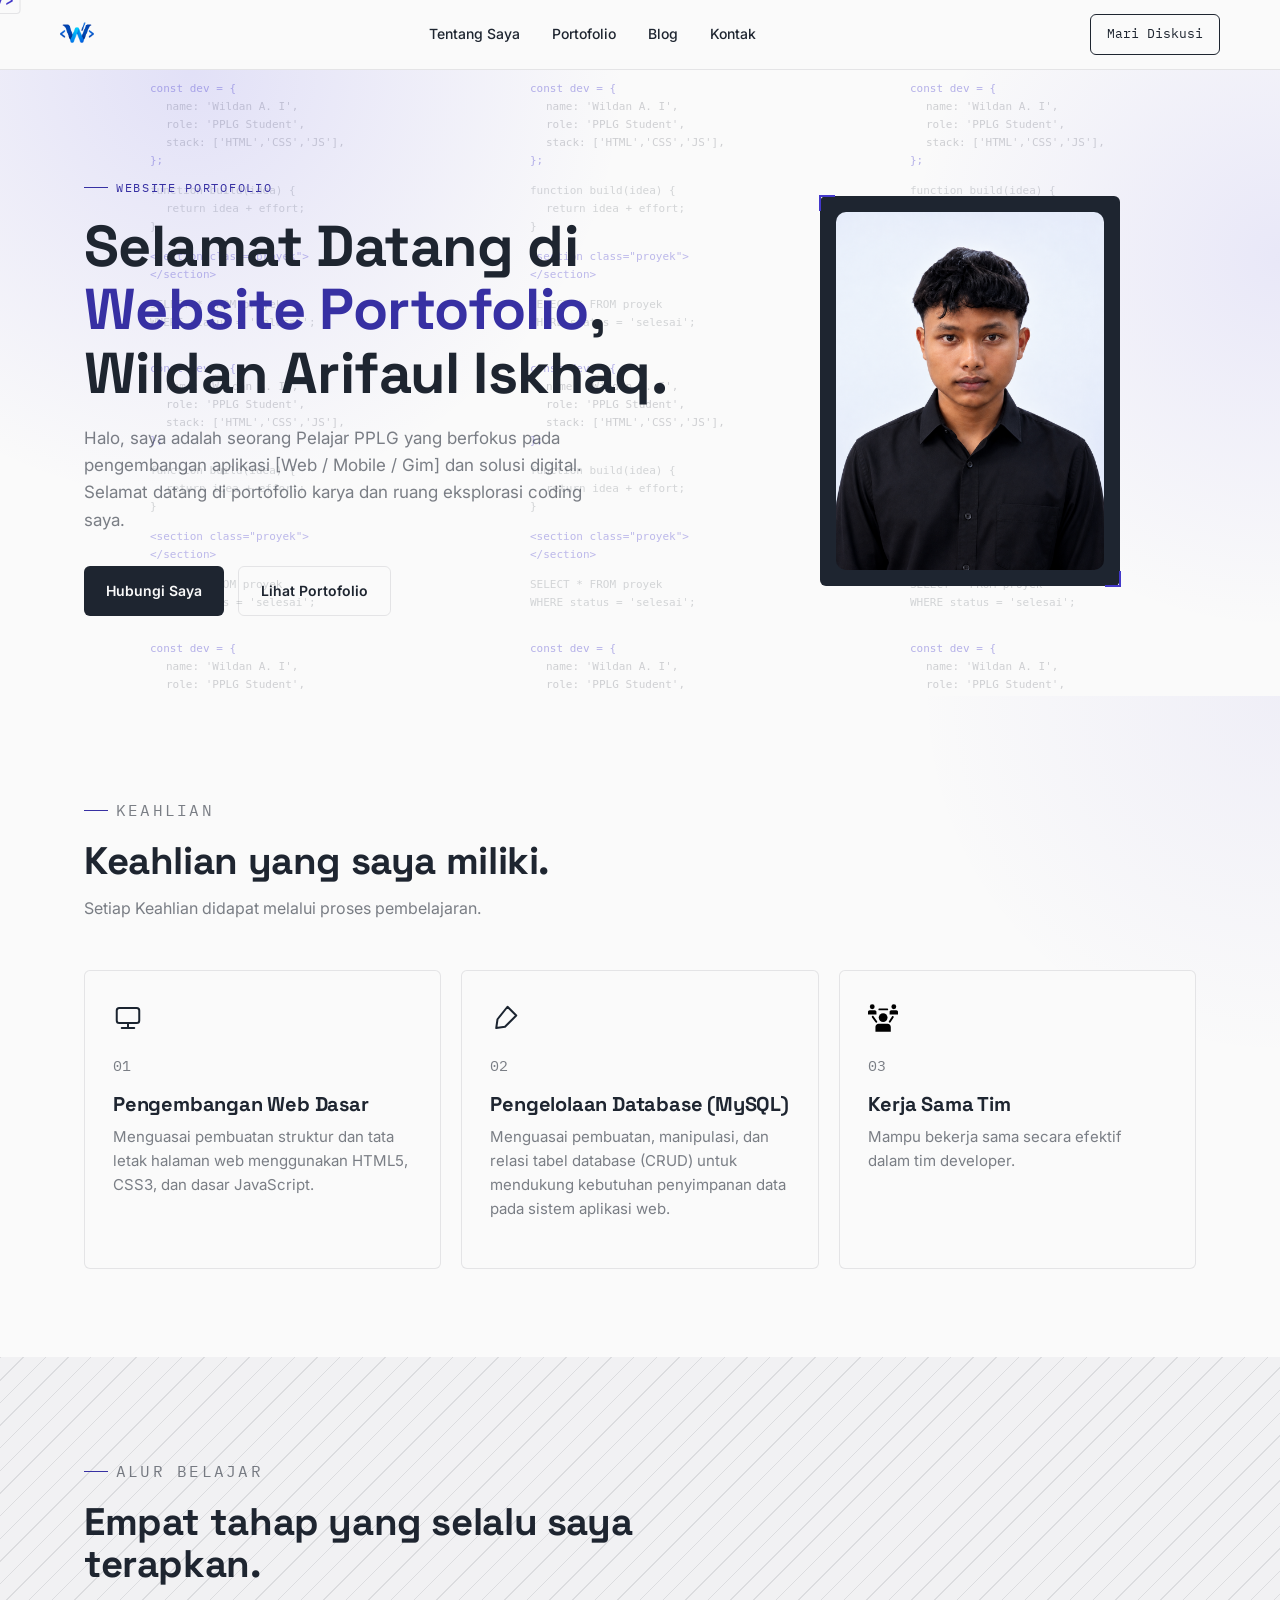
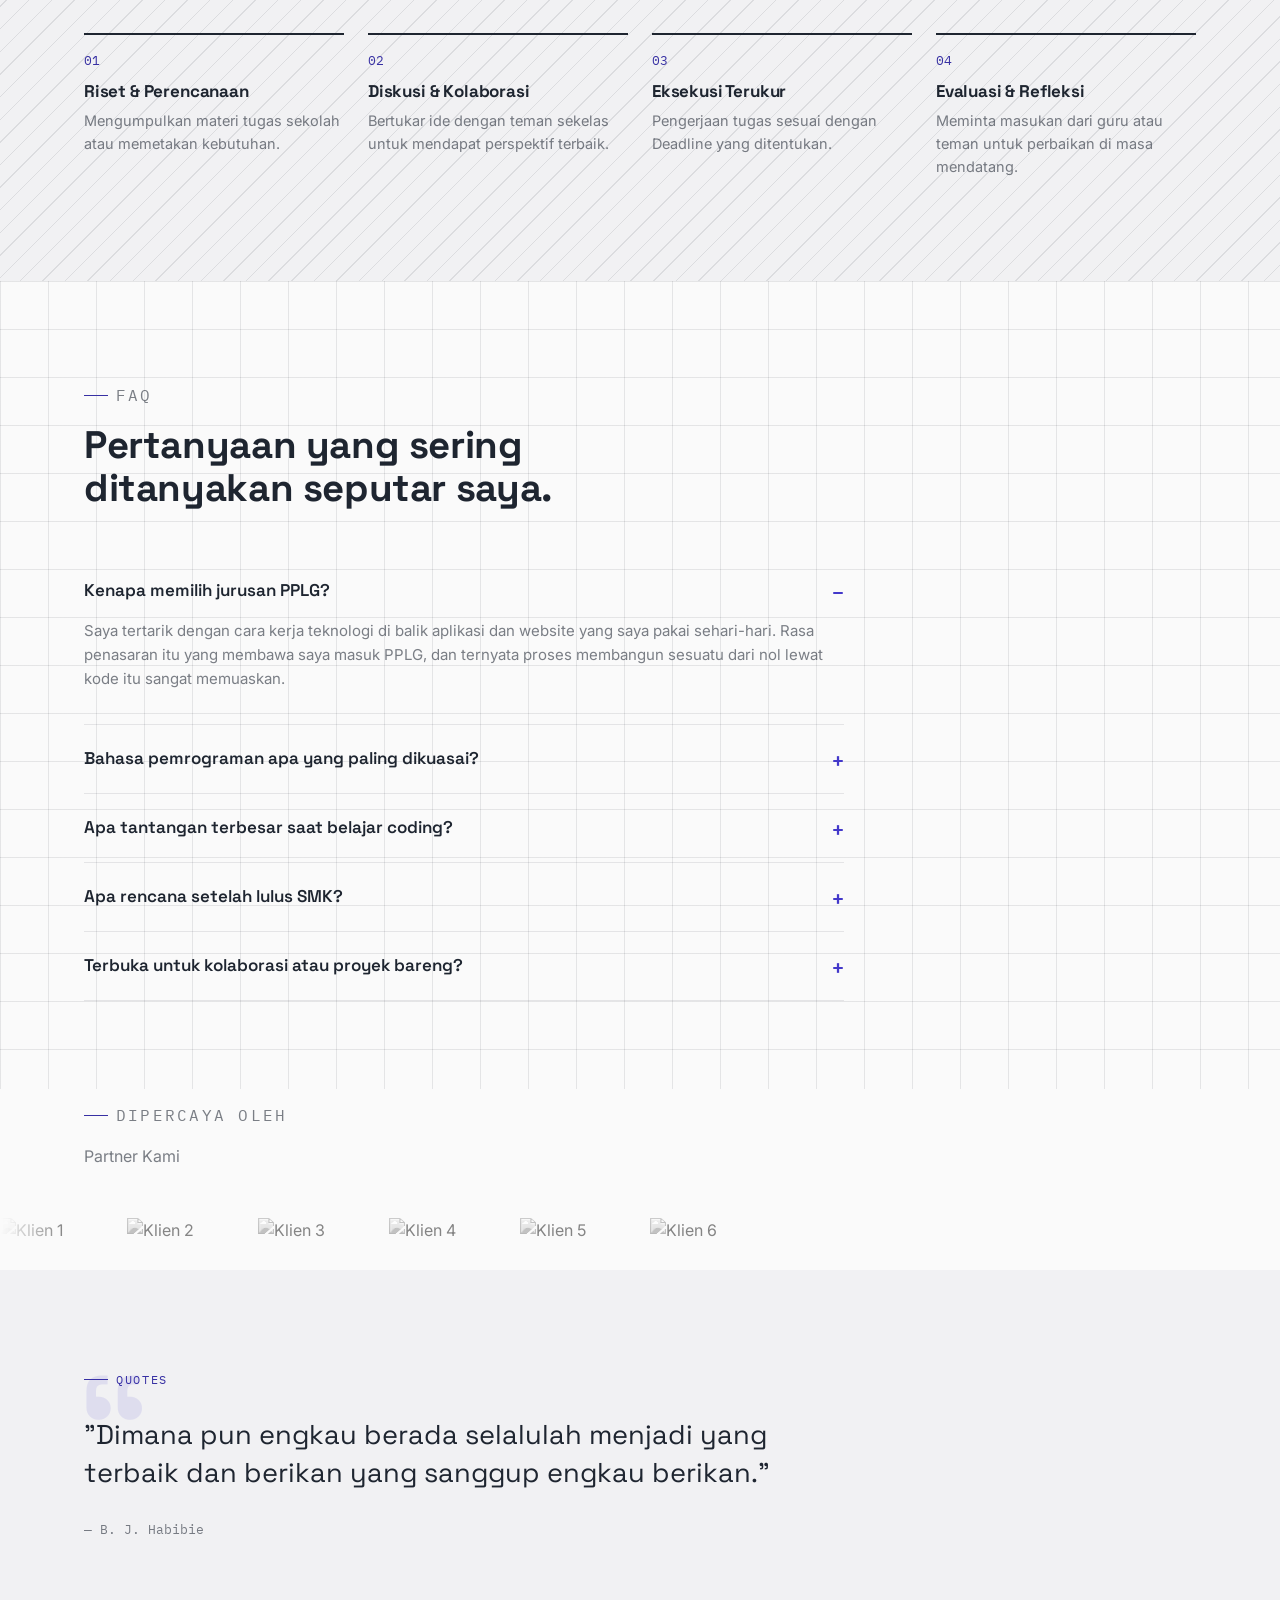
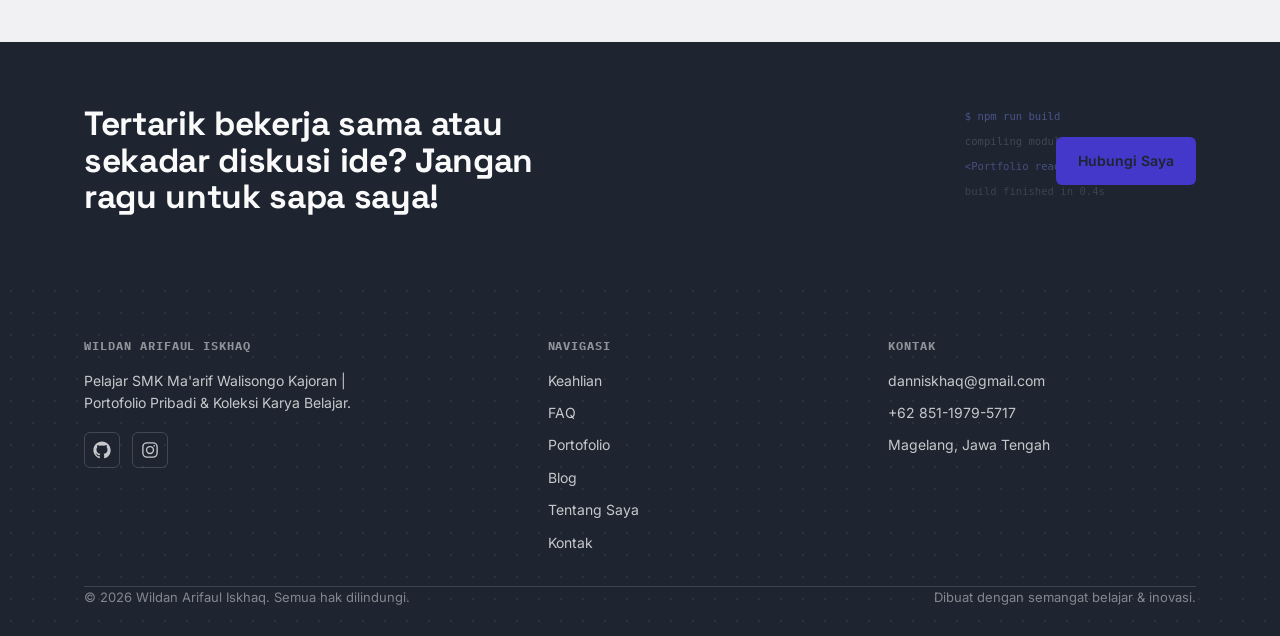
==== index.html @ b1590931 "Update index.html" ====
<!DOCTYPE html>
<html lang="id">
<head>
  <meta charset="UTF-8" />
  <meta name="viewport" content="width=device-width, initial-scale=1.0" />
  <title>Wildan Arifaul Iskhaq — Website Portofolio</title>
  <meta name="description" content="Website Portofolio, ruang eksplorasi proyek dan coding." />
  <link rel="icon" href="images/Logo Web Portofolio.png" />
  <link rel="preconnect" href="https://fonts.googleapis.com" />
  <link href="https://fonts.googleapis.com/css2?family=Space+Grotesk:wght@500;600;700&family=Inter:wght@400;500;600&family=IBM+Plex+Mono:wght@500&display=swap" rel="stylesheet" />
  <link rel="stylesheet" href="css/style.css" />
</head>
<body data-theme="modern">

  <header class="bkm-header">
    <div class="bkm-container bkm-nav" id="bkm-nav">
      <a href="index.html" class="bkm-logo">
        <img src="images/Logo Web Portofolio.png" alt="Web Portofolio" />
      </a>
      <nav class="bkm-nav-links">
        <!-- <a href="index.html#keahlian">Keahlian</a> -->
        <!-- <a href="index.html#proyek">Proyek</a> -->
        <a href="about.html">Tentang Saya</a>
        <a href="porto.html">Portofolio</a>
        <a href="blog.html">Blog</a>
        <a href="contact.html">Kontak</a>
      </nav>
      <a href="contact.html" class="bkm-nav-cta">Mari Diskusi</a>
      <button class="bkm-nav-toggle" id="bkm-nav-toggle" aria-label="Buka menu" aria-expanded="false">
        <span></span><span></span><span></span>
      </button>
    </div>
  </header>

  <main>
    <!-- HERO -->
    <section class="bkm-hero bkm-blueprint-bg">
      <div class="bkm-container bkm-hero-grid">
        <div>
          <p class="bkm-eyebrow">Website Portofolio</p>
          <h1>Selamat Datang di <em>Website Portofolio</em>, Wildan Arifaul Iskhaq.</h1>
          <p class="bkm-lede">Halo, saya adalah seorang Pelajar PPLG yang berfokus pada pengembangan aplikasi [Web / Mobile / Gim] dan solusi digital. Selamat datang di portofolio karya dan ruang eksplorasi coding saya.</p>
          <div class="bkm-hero-actions">
            <a href="index.html#kontak" class="bkm-btn bkm-btn-primary">Hubungi Saya</a>
            <a href="porto.html#portofolio" class="bkm-btn bkm-btn-ghost">Lihat Portofolio</a>
          </div>
        </div>
        <div class="bkm-hero-panel bkm-tick">
          <img src="images/foto-profil.png" alt="Wildan Arifaul Iskhaq" class="bkm-profile-photo" />
        </div>
      </div>
    </section>

    <!-- KEAHLIAN -->
    <section class="bkm-section" id="keahlian">
      <div class="bkm-container">
        <div class="bkm-section-head">
          <p class="bkm-eyebrow">Keahlian</p>
          <h2>Keahlian yang saya miliki.</h2>
          <p>Setiap Keahlian didapat melalui proses pembelajaran.</p>
        </div>
        <div class="bkm-grid-3">
          <div class="bkm-card">
            <svg viewBox="0 0 24 24" fill="none" stroke="#1b2430" stroke-width="1.6"><rect x="3" y="4" width="18" height="12" rx="2" stroke-linecap="round" stroke-linejoin="round" /><path d="M7 20h10M12 16v4" stroke-linecap="round" stroke-linejoin="round" /></svg>
            <p class="bkm-card-num">01</p>
            <h3>Pengembangan Web Dasar</h3>
            <p>Menguasai pembuatan struktur dan tata letak halaman web menggunakan HTML5, CSS3, dan dasar JavaScript.</p>
          </div>
          <div class="bkm-card">
            <svg viewBox="0 0 24 24" fill="none" stroke="#1b2430" stroke-width="1.6"><path d="M14 3l7 7-9 9-7 1 1-7 8-10z" stroke-linecap="round" stroke-linejoin="round"/></svg>
            <p class="bkm-card-num">02</p>
            <h3>Pengelolaan Database (MySQL)</h3>
            <p>Menguasai pembuatan, manipulasi, dan relasi tabel database (CRUD) untuk mendukung kebutuhan penyimpanan data pada sistem aplikasi web.</p>
          </div>
          <div class="bkm-card">
            <svg version="1.1" id="Capa_1" xmlns="http://www.w3.org/2000/svg" xmlns:xlink="http://www.w3.org/1999/xlink" x="0px" y="0px"width="31.95px" height="31.951px" viewBox="0 0 31.95 31.951" style="enable-background:new 0 0 31.95 31.951;"
	 xml:space="preserve">
<g>
	<g>
		<path d="M21.009,22.119h-9.782c-1.809,0-3.3,1.502-3.3,3.312v5.1h16.339v-5.1C24.268,23.621,22.816,22.119,21.009,22.119z"/>
		<circle cx="16.117" cy="15.565" r="4.696"/>
		<path d="M8.997,9.43c0-0.997-0.803-1.803-1.798-1.803h-5.38C0.824,7.627,0,8.434,0,9.43v2.817h8.997V9.43z"/>
		<circle cx="4.509" cy="4.002" r="2.583"/>
		<path d="M30.177,7.627h-5.38c-0.995,0-1.795,0.806-1.795,1.803v2.817h8.948V9.431C31.95,8.434,31.172,7.627,30.177,7.627z"/>
		<circle cx="27.486" cy="4.002" r="2.583"/>
		<path d="M12.138,7.822h8.266c0.57,0,1.033-0.45,1.033-1.021c0-0.571-0.463-1.022-1.033-1.022h-8.266
			c-0.571,0-1.033,0.451-1.033,1.022C11.105,7.371,11.567,7.822,12.138,7.822z"/>
		<path d="M8.838,20.958c0.21,0,0.422-0.062,0.606-0.195c0.462-0.336,0.564-0.981,0.23-1.442l-3.77-5.205
			c-0.336-0.464-0.981-0.566-1.443-0.231c-0.463,0.335-0.565,0.981-0.23,1.443L8,20.534C8.203,20.812,8.519,20.958,8.838,20.958z"/>
		<path d="M26.945,13.982c-0.48-0.31-1.118-0.168-1.426,0.312l-3.252,5.075c-0.31,0.479-0.168,1.119,0.312,1.429
			c0.172,0.108,0.364,0.161,0.558,0.161c0.34,0,0.674-0.166,0.87-0.476l3.251-5.073C27.566,14.931,27.426,14.291,26.945,13.982z"/>
	</g>
</g>
</svg>
            <p class="bkm-card-num">03</p>
            <h3>Kerja Sama Tim</h3>
            <p>Mampu bekerja sama secara efektif dalam tim developer.</p>
          </div>
        </div>
      </div>
    </section>

    <!-- ALUR BELAJAR -->
    <section class="bkm-section bkm-section-alt" id="proses">
      <div class="bkm-container">
        <div class="bkm-section-head">
          <p class="bkm-eyebrow">Alur Belajar</p>
          <h2>Empat tahap yang selalu saya terapkan.</h2>
        </div>
        <div class="bkm-timeline">
          <div class="bkm-step">
            <h3>Riset &amp; Perencanaan</h3>
            <p>Mengumpulkan materi tugas sekolah atau memetakan kebutuhan.</p>
          </div>
          <div class="bkm-step">
            <h3>Diskusi &amp; Kolaborasi</h3>
            <p>Bertukar ide dengan teman sekelas untuk mendapat perspektif terbaik.</p>
          </div>
          <div class="bkm-step">
            <h3>Eksekusi Terukur</h3>
            <p>Pengerjaan tugas sesuai dengan Deadline yang ditentukan.</p>
          </div>
          <div class="bkm-step">
            <h3>Evaluasi &amp; Refleksi </h3>
            <p>Meminta masukan dari guru atau teman untuk perbaikan di masa mendatang.</p>
          </div>
        </div>
      </div>
    </section>

   <!-- FAQ -->
    <section class="bkm-section" id="faq">
      <div class="bkm-container">
        <div class="bkm-section-head">
          <p class="bkm-eyebrow">FAQ</p>
          <h2>Pertanyaan yang sering ditanyakan seputar saya.</h2>
        </div>
        <div class="bkm-faq-list">
          <details class="bkm-faq-item" open>
            <summary>Kenapa memilih jurusan PPLG?</summary>
            <p>Saya tertarik dengan cara kerja teknologi di balik aplikasi dan website yang saya pakai sehari-hari. Rasa penasaran itu yang membawa saya masuk PPLG, dan ternyata proses membangun sesuatu dari nol lewat kode itu sangat memuaskan.</p>
          </details>
          <details class="bkm-faq-item">
            <summary>Bahasa pemrograman apa yang paling dikuasai?</summary>
            <p>Saat ini saya paling nyaman dengan HTML, CSS, dan JavaScript untuk membangun tampilan web, serta PHP dan MySQL untuk mengelola data di sisi server.</p>
          </details>
          <details class="bkm-faq-item">
            <summary>Apa tantangan terbesar saat belajar coding?</summary>
            <p>Menghadapi error yang tidak jelas penyebabnya. Tapi dari situ saya belajar untuk membaca pesan error dengan teliti dan terbiasa mencari solusi selangkah demi selangkah, bukan langsung menyerah.</p>
          </details>
          <details class="bkm-faq-item">
            <summary>Apa rencana setelah lulus SMK?</summary>
            <p>Saya ingin terus memperdalam Web Development, baik lewat kuliah maupun pengalaman kerja langsung di industri, sambil tetap membuka diri untuk belajar hal baru seperti mobile development.</p>
          </details>
          <details class="bkm-faq-item">
            <summary>Terbuka untuk kolaborasi atau proyek bareng?</summary>
            <p>Tentu! Saya senang diajak diskusi seputar proyek sekolah, ide aplikasi sederhana, atau sekadar bertukar pengalaman belajar coding. Silakan hubungi saya lewat halaman Kontak.</p>
          </details>
        </div>
      </div>
    </section>
 
    <!-- KLIEN / MITRA -->
    <section class="bkm-clients" id="klien">
      <div class="bkm-container">
        <div class="bkm-section-head">
          <p class="bkm-eyebrow">Dipercaya Oleh</p>
      <p class="bkm-clients-title">Partner Kami</p>
        </div>
      </div>
      <div class="bkm-marquee">
        <div class="bkm-marquee-track">
          <div class="bkm-marquee-item"><img src="images/klien-1.png" alt="Klien 1" /></div>
          <div class="bkm-marquee-item"><img src="images/klien-2.png" alt="Klien 2" /></div>
          <div class="bkm-marquee-item"><img src="images/klien-3.png" alt="Klien 3" /></div>
          <div class="bkm-marquee-item"><img src="images/klien-4.png" alt="Klien 4" /></div>
          <div class="bkm-marquee-item"><img src="images/klien-5.png" alt="Klien 5" /></div>
          <div class="bkm-marquee-item"><img src="images/klien-6.png" alt="Klien 6" /></div>
          <!-- Duplikat untuk efek scroll tanpa putus -->
          <div class="bkm-marquee-item" aria-hidden="true"><img src="images/klien-1.png" alt="" /></div>
          <div class="bkm-marquee-item" aria-hidden="true"><img src="images/klien-2.png" alt="" /></div>
          <div class="bkm-marquee-item" aria-hidden="true"><img src="images/klien-3.png" alt="" /></div>
          <div class="bkm-marquee-item" aria-hidden="true"><img src="images/klien-4.png" alt="" /></div>
          <div class="bkm-marquee-item" aria-hidden="true"><img src="images/klien-5.png" alt="" /></div>
          <div class="bkm-marquee-item" aria-hidden="true"><img src="images/klien-6.png" alt="" /></div>
        </div>
      </div>
    </section>

    <!-- QUOTES -->
    <section class="bkm-section bkm-section-alt">
      <div class="bkm-container">
        <p class="bkm-eyebrow">Quotes</p>
        <p class="bkm-quote">"Dimana pun engkau berada selalulah menjadi yang terbaik dan berikan yang sanggup engkau berikan."</p>
        <p class="bkm-quote-attr">— B. J. Habibie</p>
      </div>
    </section>

    <!-- CTA -->
    <section class="bkm-cta-band" id="kontak">
      <div class="bkm-container bkm-cta-band-inner">
        <h2>Tertarik bekerja sama atau sekadar diskusi ide? Jangan ragu untuk sapa saya!</h2>
        <a href="contact.html" class="bkm-btn bkm-btn-primary">Hubungi Saya</a>
      </div>
    </section>
  </main>

  <footer class="bkm-footer">
    <div class="bkm-container">
      <div class="bkm-footer-grid">
        <div>
          <h4>Wildan Arifaul Iskhaq</h4>
          <p style="max-width:32ch;font-size:14px;">Pelajar SMK Ma'arif Walisongo Kajoran | Portofolio Pribadi & Koleksi Karya Belajar.</p>
			          <div class="bkm-social-links">
            <a href="https://github.com/danniskhaq-ui" class="bkm-social-icon" aria-label="GitHub" target="_blank" rel="noopener noreferrer">
              <svg viewBox="0 0 24 24" fill="currentColor" aria-hidden="true">
                <path d="M12 .5C5.73.5.5 5.73.5 12c0 5.08 3.29 9.39 7.86 10.91.57.1.78-.25.78-.55 0-.27-.01-1.17-.02-2.12-3.2.7-3.88-1.36-3.88-1.36-.52-1.33-1.28-1.68-1.28-1.68-1.04-.71.08-.7.08-.7 1.15.08 1.76 1.18 1.76 1.18 1.03 1.76 2.69 1.25 3.34.96.1-.75.4-1.25.73-1.54-2.56-.29-5.25-1.28-5.25-5.7 0-1.26.45-2.29 1.18-3.1-.12-.29-.51-1.46.11-3.05 0 0 .97-.31 3.18 1.18a11.06 11.06 0 0 1 5.79 0c2.2-1.49 3.17-1.18 3.17-1.18.63 1.59.24 2.76.12 3.05.74.81 1.18 1.84 1.18 3.1 0 4.43-2.7 5.4-5.27 5.69.41.36.78 1.06.78 2.14 0 1.55-.01 2.79-.01 3.17 0 .3.2.66.79.55A10.51 10.51 0 0 0 23.5 12C23.5 5.73 18.27.5 12 .5Z"/>
              </svg>
            </a>
            <a href="#" class="bkm-social-icon" aria-label="Instagram" target="_blank" rel="noopener noreferrer">
              <svg viewBox="0 0 24 24" fill="none" stroke="currentColor" stroke-width="1.8" aria-hidden="true">
                <rect x="2.5" y="2.5" width="19" height="19" rx="5.5"/>
                <circle cx="12" cy="12" r="4.6"/>
                <circle cx="17.6" cy="6.4" r="1.1" fill="currentColor" stroke="none"/>
              </svg>
            </a>
          </div>
        </div>
        <div>
          <h4>Navigasi</h4>
          <ul>
           <li><a href="index.html#keahlian">Keahlian</a></li>
            <li><a href="index.html#faq">FAQ</a></li>
            <li><a href="porto.html">Portofolio</a></li>
            <li><a href="blog.html">Blog</a></li>
            <li><a href="about.html">Tentang Saya</a></li>
            <li><a href="contact.html">Kontak</a></li>
          </ul>
        </div>
        <div>
          <h4>Kontak</h4>
          <ul>
            <li>danniskhaq@gmail.com</li>
            <li>+62 851-1979-5717</li>
            <li>Magelang, Jawa Tengah</li>
          </ul>
        </div>
      </div>
      <div class="bkm-container bkm-footer-bottom" style="padding:0;">
        <span>&copy; 2026 Wildan Arifaul Iskhaq. Semua hak dilindungi.</span>
        <span>Dibuat dengan semangat belajar & inovasi.</span>
      </div>
    </div>
  </footer>

  <script src="js/cursor.js"></script>
  <script src="js/script.js"></script>
</body>
</html>
---- css/style.css ----
/* ==========================================================================
   WEBSITE PORTOFOLIO
   Design tokens
   ========================================================================== */
:root {
  --bkm-navy: #1e2530;
  --bkm-navy-soft: #343b47;
  --bkm-paper: #fafafa;
  --bkm-paper-dim: #f1f1f3;
  --bkm-steel: #64748b;
  --bkm-orange: #4338ca;
  --bkm-orange-dim: #3730a3;
  --bkm-line: rgba(30, 37, 48, 0.10);
  --bkm-ink-soft: rgba(30, 37, 48, 0.58);

  --bkm-font-display: "Space Grotesk", "Arial Narrow", sans-serif;
  --bkm-font-body: "Inter", system-ui, -apple-system, "Segoe UI", sans-serif;
  --bkm-font-mono: "IBM Plex Mono", "Courier New", monospace;

  --bkm-radius: 6px;
  --bkm-container: 1160px;
}

* { box-sizing: border-box; }

html { scroll-behavior: smooth; }

body {
  margin: 0;
  font-family: var(--bkm-font-body);
  color: var(--bkm-navy);
  background: var(--bkm-paper);
  line-height: 1.6;
  -webkit-font-smoothing: antialiased;
}

img { max-width: 100%; display: block; }

a { color: inherit; text-decoration: none; }

h1, h2, h3 {
  font-family: var(--bkm-font-display);
  line-height: 1.1;
  margin: 0;
  letter-spacing: -0.01em;
}

.bkm-container {
  width: 100%;
  max-width: var(--bkm-container);
  margin: 0 auto;
  padding: 0 24px;
}

/* Soft radial glow + faint code-snippet texture backdrop, used behind the hero */
.bkm-blueprint-bg {
  background-image:
    radial-gradient(700px circle at 15% 0%, rgba(79, 70, 229, 0.14), transparent 62%),
    radial-gradient(600px circle at 100% 30%, rgba(79, 70, 229, 0.10), transparent 62%),
    url("data:image/svg+xml,%3Csvg%20xmlns%3D%27http%3A//www.w3.org/2000/svg%27%20width%3D%27380%27%20height%3D%27280%27%3E%20%3Ctext%20x%3D%2710%27%20y%3D%2722%27%20font-family%3D%27monospace%27%20font-size%3D%2711%27%20fill%3D%27rgba%2867%2C56%2C202%2C0.38%29%27%3Econst%20dev%20%3D%20%7B%3C/text%3E%20%3Ctext%20x%3D%2726%27%20y%3D%2740%27%20font-family%3D%27monospace%27%20font-size%3D%2711%27%20fill%3D%27rgba%2830%2C37%2C48%2C0.2%29%27%3Ename%3A%20%27Wildan%20A.%20I%27%2C%3C/text%3E%20%3Ctext%20x%3D%2726%27%20y%3D%2758%27%20font-family%3D%27monospace%27%20font-size%3D%2711%27%20fill%3D%27rgba%2830%2C37%2C48%2C0.2%29%27%3Erole%3A%20%27PPLG%20Student%27%2C%3C/text%3E%20%3Ctext%20x%3D%2726%27%20y%3D%2776%27%20font-family%3D%27monospace%27%20font-size%3D%2711%27%20fill%3D%27rgba%2830%2C37%2C48%2C0.2%29%27%3Estack%3A%20%5B%27HTML%27%2C%27CSS%27%2C%27JS%27%5D%2C%3C/text%3E%20%3Ctext%20x%3D%2710%27%20y%3D%2794%27%20font-family%3D%27monospace%27%20font-size%3D%2711%27%20fill%3D%27rgba%2867%2C56%2C202%2C0.38%29%27%3E%7D%3B%3C/text%3E%20%3Ctext%20x%3D%2710%27%20y%3D%27124%27%20font-family%3D%27monospace%27%20font-size%3D%2711%27%20fill%3D%27rgba%2830%2C37%2C48%2C0.18%29%27%3Efunction%20build%28idea%29%20%7B%3C/text%3E%20%3Ctext%20x%3D%2726%27%20y%3D%27142%27%20font-family%3D%27monospace%27%20font-size%3D%2711%27%20fill%3D%27rgba%2830%2C37%2C48%2C0.18%29%27%3Ereturn%20idea%20%2B%20effort%3B%3C/text%3E%20%3Ctext%20x%3D%2710%27%20y%3D%27160%27%20font-family%3D%27monospace%27%20font-size%3D%2711%27%20fill%3D%27rgba%2830%2C37%2C48%2C0.18%29%27%3E%7D%3C/text%3E%20%3Ctext%20x%3D%2710%27%20y%3D%27190%27%20font-family%3D%27monospace%27%20font-size%3D%2711%27%20fill%3D%27rgba%2867%2C56%2C202%2C0.34%29%27%3E%26lt%3Bsection%20class%3D%22proyek%22%26gt%3B%3C/text%3E%20%3Ctext%20x%3D%2710%27%20y%3D%27208%27%20font-family%3D%27monospace%27%20font-size%3D%2711%27%20fill%3D%27rgba%2867%2C56%2C202%2C0.34%29%27%3E%26lt%3B/section%26gt%3B%3C/text%3E%20%3Ctext%20x%3D%2710%27%20y%3D%27238%27%20font-family%3D%27monospace%27%20font-size%3D%2711%27%20fill%3D%27rgba%2830%2C37%2C48%2C0.18%29%27%3ESELECT%20%2A%20FROM%20proyek%3C/text%3E%20%3Ctext%20x%3D%2710%27%20y%3D%27256%27%20font-family%3D%27monospace%27%20font-size%3D%2711%27%20fill%3D%27rgba%2830%2C37%2C48%2C0.18%29%27%3EWHERE%20status%20%3D%20%27selesai%27%3B%3C/text%3E%20%3C/svg%3E");
  background-repeat: no-repeat, no-repeat, repeat;
  background-position: top left, top right, top right;
  background-size: auto, auto, 380px 280px;
  background-color: var(--bkm-paper);
}

/* Corner tick marks — the recurring "drawing annotation" signature */
.bkm-tick {
  position: relative;
}
.bkm-tick::before,
.bkm-tick::after {
  content: "";
  position: absolute;
  width: 14px;
  height: 14px;
  border: 2px solid var(--bkm-orange);
}
.bkm-tick::before { top: -1px; left: -1px; border-right: none; border-bottom: none; }
.bkm-tick::after { bottom: -1px; right: -1px; border-left: none; border-top: none; }

.bkm-eyebrow {
  font-family: var(--bkm-font-mono);
  font-size: 12px;
  letter-spacing: 0.14em;
  text-transform: uppercase;
  color: var(--bkm-orange-dim);
  display: flex;
  align-items: center;
  gap: 8px;
}
.bkm-eyebrow::before {
  content: "";
  width: 24px;
  height: 1px;
  background: var(--bkm-orange-dim);
}

/* ==========================================================================
   Header / Nav
   ========================================================================== */
.bkm-header {
  position: sticky;
  top: 0;
  z-index: 40;
  background: var(--bkm-paper);
  border-bottom: 1px solid var(--bkm-line);
}

.bkm-nav {
  display: flex;
  align-items: center;
  justify-content: space-between;
  padding: 14px 0;
}

.bkm-logo {
  display: flex;
  align-items: center;
  gap: 10px;
}
.bkm-logo img { height: 34px; width: auto; }

.bkm-nav-links {
  display: flex;
  gap: 32px;
  font-size: 14px;
  font-weight: 500;
}

.bkm-nav-links a {
  position: relative;
  padding: 4px 0;
  color: var(--bkm-navy);
}
.bkm-nav-links a::after {
  content: "";
  position: absolute;
  left: 0;
  right: 0;
  bottom: 0;
  height: 2px;
  background: var(--bkm-orange-dim);
  transform: scaleX(0);
  transform-origin: left;
  transition: transform 0.25s ease;
}
.bkm-nav-links a:hover { color: var(--bkm-orange-dim); }
.bkm-nav-links a:hover::after { transform: scaleX(1); }
.bkm-nav-links a.is-active { color: var(--bkm-orange-dim); }
.bkm-nav-links a.is-active::after { transform: scaleX(1); }

.bkm-nav-cta {
  font-family: var(--bkm-font-mono);
  font-size: 13px;
  border: 1px solid var(--bkm-navy);
  padding: 9px 16px;
  border-radius: var(--bkm-radius);
  white-space: nowrap;
  transition: background 0.15s ease, color 0.15s ease;
}
.bkm-nav-cta:hover { background: var(--bkm-navy); color: var(--bkm-paper); }

.bkm-nav-toggle {
  display: none;
  background: none;
  border: none;
  cursor: pointer;
  padding: 6px;
}
.bkm-nav-toggle span {
  display: block;
  width: 22px;
  height: 2px;
  background: var(--bkm-navy);
  margin: 5px 0;
  transition: transform 0.2s ease, opacity 0.2s ease;
}

/* ==========================================================================
   Hero
   ========================================================================== */
.bkm-hero {
  padding: 96px 0 80px;
  position: relative;
  overflow: hidden;
}

.bkm-hero-grid {
  display: grid;
  grid-template-columns: 1.15fr 0.85fr;
  gap: 48px;
  align-items: center;
}

.bkm-hero h1 {
  font-size: clamp(2.4rem, 4.6vw, 3.6rem);
  margin-top: 18px;
}

.bkm-hero h1 em {
  font-style: normal;
  color: var(--bkm-orange-dim);
}

.bkm-hero p.bkm-lede {
  font-size: 17px;
  color: var(--bkm-ink-soft);
  max-width: 46ch;
  margin-top: 20px;
}

.bkm-hero-actions {
  display: flex;
  gap: 14px;
  margin-top: 32px;
  flex-wrap: wrap;
}

.bkm-btn {
  display: inline-flex;
  align-items: center;
  gap: 8px;
  padding: 13px 22px;
  border-radius: var(--bkm-radius);
  font-weight: 600;
  font-size: 14px;
  transition: transform 0.15s ease, background 0.15s ease;
}
.bkm-btn-primary { background: var(--bkm-navy); color: var(--bkm-paper); }
.bkm-btn-primary:hover { background: var(--bkm-navy-soft); }
.bkm-btn-ghost { border: 1px solid var(--bkm-line); color: var(--bkm-navy); }
.bkm-btn-ghost:hover { border-color: var(--bkm-navy); }

.bkm-hero-panel {
  background: var(--bkm-navy);
  color: var(--bkm-paper);
  padding: 16px;
  border-radius: var(--bkm-radius);
  position: relative;
  max-width: 300px;
  margin: 0 auto;
}
.bkm-hero-panel .bkm-eyebrow { color: var(--bkm-orange); }
.bkm-hero-panel .bkm-eyebrow::before { background: var(--bkm-orange); }

.bkm-profile-photo {
  display: block;
  width: 100%;
  aspect-ratio: 3 / 4;
  object-fit: cover;
  border-radius: calc(var(--bkm-radius) + 4px);
}

.bkm-stat-list {
  list-style: none;
  margin: 22px 0 0;
  padding: 0;
  display: grid;
  grid-template-columns: 1fr 1fr;
  gap: 20px;
}
.bkm-stat-list dt {
  font-family: var(--bkm-font-mono);
  font-size: 12px;
  color: rgba(255, 255, 255, 0.62);
  text-transform: uppercase;
  letter-spacing: 0.08em;
}
.bkm-stat-list dd {
  margin: 4px 0 0;
  font-family: var(--bkm-font-display);
  font-size: 28px;
}

/* ==========================================================================
   Section shell
   ========================================================================== */
.bkm-section { padding: 88px 0; }
.bkm-section-alt { background: var(--bkm-paper-dim); }

/* Shared soft indigo glow used behind every non-hero section, for a little warmth */
.bkm-section:has(.bkm-grid-3),
.bkm-section:has(.bkm-gallery-grid),
.bkm-section:has(.bkm-blog-grid),
.bkm-section:has(.bkm-contact-grid),
.bkm-section:has(.bkm-pyramid-layout) {
  background-image: radial-gradient(560px circle at 100% 0%, rgba(67, 56, 202, 0.06), transparent 65%);
  background-repeat: no-repeat;
  background-position: top right;
}

/* Keahlian — dot grid */
.bkm-grid-3 {
  background-image: radial-gradient(rgba(30, 37, 48, 0.2) 1.5px, transparent 1.5px);
  background-size: 24px 24px;
}

/* Galeri — diagonal hatch, echoes the project photos' frame feel */
.bkm-gallery-grid {
  background-image: repeating-linear-gradient(135deg, rgba(30, 37, 48, 0.14) 0 1px, transparent 1px 14px);
}

/* Blog — horizontal rules, like lined paper / an article layout */
.bkm-blog-grid,
.bkm-blog-featured {
  background-image: repeating-linear-gradient(to bottom, rgba(30, 37, 48, 0.12) 0 1px, transparent 1px 26px);
}

/* Kontak — small plus marks, a "connect" motif */
.bkm-contact-grid {
  background-image: url("data:image/svg+xml,%3Csvg%20xmlns%3D%27http%3A//www.w3.org/2000/svg%27%20width%3D%2722%27%20height%3D%2722%27%3E%20%3Cpath%20d%3D%27M11%207v8M7%2011h8%27%20stroke%3D%27rgba%2830%2C37%2C48%2C0.22%29%27%20stroke-width%3D%271.4%27%20stroke-linecap%3D%27round%27/%3E%20%3C/svg%3E");
  background-repeat: repeat;
  background-size: 22px 22px;
}

/* Tim — straight blueprint grid, echoes the hero's technical feel */
.bkm-team-grid {
  background-image:
    linear-gradient(rgba(30, 37, 48, 0.10) 1px, transparent 1px),
    linear-gradient(90deg, rgba(30, 37, 48, 0.10) 1px, transparent 1px);
  background-size: 40px 40px;
}

/* Faint diagonal hatch behind the process timeline, to suggest a "path" */
.bkm-section:has(.bkm-timeline) {
  background-image: repeating-linear-gradient(135deg, var(--bkm-line) 0 1px, transparent 1px 16px);
}

/* Very light blueprint grid behind the FAQ list, echoing the hero's technical feel */
.bkm-section:has(.bkm-faq-list) {
  background-image:
    linear-gradient(var(--bkm-line) 1px, transparent 1px),
    linear-gradient(90deg, var(--bkm-line) 1px, transparent 1px);
  background-size: 48px 48px;
}

.bkm-section-head {
  max-width: 640px;
  margin-bottom: 48px;
}
.bkm-section-head h2 {
  font-size: clamp(1.8rem, 3vw, 2.4rem);
  margin-top: 14px;
}
.bkm-section-head p {
  color: var(--bkm-ink-soft);
  margin-top: 14px;
  font-size: 16px;
}

/* Services grid */
.bkm-grid-3 {
  display: grid;
  grid-template-columns: repeat(3, 1fr);
  gap: 1px;
  background: var(--bkm-line);
  border: 1px solid var(--bkm-line);
}

.bkm-card {
  background: var(--bkm-paper);
  padding: 32px 28px;
}
.bkm-card-num {
  font-family: var(--bkm-font-mono);
  font-size: 12px;
  color: var(--bkm-orange-dim);
}
.bkm-card h3 {
  font-size: 20px;
  margin-top: 14px;
}
.bkm-card p {
  color: var(--bkm-ink-soft);
  font-size: 15px;
  margin-top: 10px;
}
.bkm-card svg { width: 30px; height: 30px; margin-bottom: 4px; }

/* Keahlian — glow border on hover */
#keahlian .bkm-grid-3 {
  gap: 20px;
  background: none;
  border: none;
}
#keahlian .bkm-card {
  border: 1px solid var(--bkm-line);
  border-radius: var(--bkm-radius);
  transition: border-color 0.25s ease, box-shadow 0.25s ease;
}
#keahlian .bkm-card:hover {
  border-color: var(--bkm-orange);
  box-shadow: 0 0 0 1px var(--bkm-orange), 0 0 28px rgba(67, 56, 202, 0.35), 0 18px 40px -20px rgba(67, 56, 202, 0.5);
}

/* Process timeline (numbered — order is meaningful here) */
.bkm-timeline {
  display: grid;
  grid-template-columns: repeat(4, 1fr);
  gap: 24px;
  counter-reset: step;
}
.bkm-step {
  border-top: 2px solid var(--bkm-navy);
  padding-top: 16px;
  position: relative;
}
.bkm-step::before {
  counter-increment: step;
  content: "0" counter(step);
  font-family: var(--bkm-font-mono);
  font-size: 13px;
  color: var(--bkm-orange-dim);
  display: block;
  margin-bottom: 10px;
}
.bkm-step h3 { font-size: 17px; }
.bkm-step p { color: var(--bkm-ink-soft); font-size: 14.5px; margin-top: 8px; }

/* FAQ */
.bkm-faq-list { max-width: 760px; }
.bkm-faq-item {
  border-bottom: 1px solid var(--bkm-line);
  padding: 18px 0;
}
.bkm-faq-item summary {
  font-family: var(--bkm-font-display);
  font-size: 17px;
  font-weight: 600;
  cursor: pointer;
  list-style: none;
  display: flex;
  align-items: center;
  justify-content: space-between;
  gap: 16px;
}
.bkm-faq-item summary::-webkit-details-marker { display: none; }
.bkm-faq-item summary::after {
  content: "+";
  flex: none;
  font-family: var(--bkm-font-mono);
  font-size: 20px;
  color: var(--bkm-orange);
  transition: transform 0.2s ease;
}
.bkm-faq-item[open] summary::after { content: "\2212"; }
.bkm-faq-item p {
  color: var(--bkm-ink-soft);
  margin-top: 12px;
  font-size: 15px;
  line-height: 1.6;
}

/* Testimonial */
/* ==========================================================================
   Klien Marquee (auto-scroll)
   ========================================================================== */
.bkm-clients { padding-bottom: 8px; overflow: hidden; }

.bkm-marquee {
  position: relative;
  width: 100%;
  overflow: hidden;
  margin-top: 8px;
  -webkit-mask-image: linear-gradient(to right, transparent 0, #000 64px, #000 calc(100% - 64px), transparent 100%);
  mask-image: linear-gradient(to right, transparent 0, #000 64px, #000 calc(100% - 64px), transparent 100%);
}

.bkm-marquee-track {
  display: flex;
  align-items: center;
  gap: 64px;
  width: max-content;
  animation: bkm-marquee-scroll 22s linear infinite;
}

.bkm-marquee:hover .bkm-marquee-track {
  animation-play-state: paused;
}

.bkm-marquee-item {
  flex: 0 0 auto;
  height: 44px;
  display: flex;
  align-items: center;
}

.bkm-marquee-item img {
  height: 100%;
  width: auto;
  max-width: 140px;
  object-fit: contain;
  filter: grayscale(1) opacity(0.55);
  transition: filter 0.2s ease;
}

.bkm-marquee-item img:hover {
  filter: grayscale(0) opacity(1);
}

@keyframes bkm-marquee-scroll {
  from { transform: translateX(0); }
  to { transform: translateX(-50%); }
}

@media (prefers-reduced-motion: reduce) {
  .bkm-marquee-track { animation: none; }
}

.bkm-quote {
  max-width: 720px;
  font-family: var(--bkm-font-display);
  font-size: clamp(1.3rem, 2.4vw, 1.7rem);
  line-height: 1.4;
  position: relative;
}
.bkm-quote::before {
  content: "\201C";
  position: absolute;
  top: -64px;
  left: -8px;
  font-family: var(--bkm-font-display);
  font-size: 180px;
  line-height: 1;
  color: var(--bkm-orange);
  opacity: 0.1;
  pointer-events: none;
}
.bkm-quote-attr {
  margin-top: 20px;
  font-family: var(--bkm-font-mono);
  font-size: 13px;
  color: var(--bkm-ink-soft);
}

/* CTA band — faint code-snippet texture to echo the hero, since this band is always dark */
.bkm-cta-band {
  background-color: var(--bkm-navy);
  background-image: url("data:image/svg+xml,%3Csvg%20xmlns%3D%27http%3A//www.w3.org/2000/svg%27%20width%3D%27340%27%20height%3D%27140%27%3E%20%3Ctext%20x%3D%2710%27%20y%3D%2724%27%20font-family%3D%27monospace%27%20font-size%3D%2712%27%20fill%3D%27rgba%28129%2C140%2C248%2C0.45%29%27%3E%24%20npm%20run%20build%3C/text%3E%20%3Ctext%20x%3D%2710%27%20y%3D%2752%27%20font-family%3D%27monospace%27%20font-size%3D%2712%27%20fill%3D%27rgba%28255%2C255%2C255%2C0.16%29%27%3Ecompiling%20modules...%3C/text%3E%20%3Ctext%20x%3D%2710%27%20y%3D%2780%27%20font-family%3D%27monospace%27%20font-size%3D%2712%27%20fill%3D%27rgba%28129%2C140%2C248%2C0.4%29%27%3E%26lt%3BPortfolio%20ready%3Dtrue%20/%26gt%3B%3C/text%3E%20%3Ctext%20x%3D%2710%27%20y%3D%27108%27%20font-family%3D%27monospace%27%20font-size%3D%2712%27%20fill%3D%27rgba%28255%2C255%2C255%2C0.14%29%27%3Ebuild%20finished%20in%200.4s%3C/text%3E%20%3C/svg%3E");
  background-repeat: no-repeat;
  background-position: right 24px top 50%;
  background-size: 300px auto;
  color: var(--bkm-paper);
  padding: 64px 0;
}
.bkm-cta-band-inner {
  display: flex;
  align-items: center;
  justify-content: space-between;
  gap: 24px;
  flex-wrap: wrap;
}
.bkm-cta-band h2 { font-size: clamp(1.6rem, 3vw, 2.1rem); max-width: 22ch; }
.bkm-cta-band .bkm-btn-primary { background: var(--bkm-orange); color: var(--bkm-navy); }
.bkm-cta-band .bkm-btn-primary:hover { background: var(--bkm-orange-dim); }

/* About page specific */
.bkm-about-hero {
  padding: 72px 0 56px;
}
.bkm-two-col {
  display: grid;
  grid-template-columns: 1fr 1fr;
  gap: 56px;
  align-items: start;
}
.bkm-value-list { list-style: none; margin: 0; padding: 0; display: grid; gap: 22px; }
.bkm-value-list li { border-left: 2px solid var(--bkm-orange); padding-left: 18px; }
.bkm-value-list h3 { font-size: 16px; margin-bottom: 6px; }
.bkm-value-list p { margin: 0; color: var(--bkm-ink-soft); font-size: 14.5px; }

.bkm-team-grid {
  display: grid;
  grid-template-columns: repeat(3, 1fr);
  gap: 28px;
}
.bkm-team-card { text-align: left; }
.bkm-team-photo {
  aspect-ratio: 4/5;
  background: var(--bkm-paper-dim);
  border: 1px solid var(--bkm-line);
  display: flex;
  align-items: center;
  justify-content: center;
  color: var(--bkm-ink-soft);
  font-family: var(--bkm-font-mono);
  font-size: 12px;
  margin-bottom: 14px;
}
.bkm-team-card h3 { font-size: 16px; }
.bkm-team-card span { font-family: var(--bkm-font-mono); font-size: 12.5px; color: var(--bkm-orange-dim); }

/* Tools & Teknologi — stepped skill pyramid, foundation at the base */
.bkm-pyramid-layout {
  display: grid;
  grid-template-columns: 1.1fr 0.9fr;
  gap: 32px;
  align-items: center;
  margin-top: 32px;
}
.bkm-pyramid { order: 1; }
.bkm-pyramid-mascot { order: 2; }
.bkm-pyramid {
  display: flex;
  flex-direction: column;
  align-items: center;
  gap: 6px;
}
.bkm-pyramid-layer {
  display: flex;
  flex-direction: column;
  align-items: center;
  text-align: center;
  padding: 16px 20px;
  border-radius: var(--bkm-radius);
  width: 100%;
  transition: transform 0.3s ease, box-shadow 0.3s ease;
}
.bkm-pyramid-title {
  font-family: var(--bkm-font-mono);
  font-size: 11.5px;
  text-transform: uppercase;
  letter-spacing: 0.06em;
  font-weight: 600;
}
.bkm-pyramid-skills { font-size: 13.5px; margin-top: 6px; opacity: 0.85; }

.bkm-pyramid-1 {
  max-width: 580px;
  background: var(--bkm-paper-dim);
  border: 1px solid var(--bkm-line);
  color: var(--bkm-navy);
}
.bkm-pyramid-2 {
  max-width: 450px;
  background: rgba(67, 56, 202, 0.14);
  border: 1px solid rgba(67, 56, 202, 0.3);
  color: var(--bkm-navy);
}
.bkm-pyramid-3 {
  max-width: 330px;
  background: rgba(67, 56, 202, 0.55);
  color: #fff;
}
.bkm-pyramid-4 {
  max-width: 220px;
  background: var(--bkm-navy);
  color: var(--bkm-paper);
}

/* Hover: layers lift apart slightly, like they're breathing/separating */
.bkm-pyramid:hover .bkm-pyramid-1 { transform: translateY(2px); }
.bkm-pyramid:hover .bkm-pyramid-2 { transform: translateY(-2px) scale(1.02); box-shadow: 0 10px 20px -12px rgba(67,56,202,0.4); }
.bkm-pyramid:hover .bkm-pyramid-3 { transform: translateY(-8px) scale(1.04); box-shadow: 0 14px 24px -12px rgba(67,56,202,0.45); }
.bkm-pyramid:hover .bkm-pyramid-4 { transform: translateY(-16px) scale(1.06); box-shadow: 0 18px 28px -12px rgba(30,37,48,0.5); }

.bkm-pyramid-mascot {
  width: 100%;
  max-width: 320px;
  margin: 0 auto;
  display: block;
  filter: drop-shadow(0 20px 30px rgba(30, 37, 48, 0.18));
}

/* Tools icon grid — replaces the mascot, echoes the pyramid's card treatment */
.bkm-tools-icons {
  display: grid;
  grid-template-columns: repeat(3, 1fr);
  gap: 14px;
  width: 100%;
  max-width: 340px;
  margin: 0 auto;
}
.bkm-tool-icon {
  display: flex;
  flex-direction: column;
  align-items: center;
  gap: 10px;
  padding: 18px 12px;
  background: var(--bkm-paper);
  border: 1px solid var(--bkm-line);
  border-radius: var(--bkm-radius);
  transition: transform 0.2s ease, box-shadow 0.2s ease, border-color 0.2s ease;
}
.bkm-tool-icon:hover {
  transform: translateY(-4px);
  box-shadow: 0 14px 24px -12px rgba(67, 56, 202, 0.35);
  border-color: rgba(67, 56, 202, 0.3);
}
.bkm-tool-icon img {
  width: 34px;
  height: 34px;
  object-fit: contain;
}
.bkm-tool-icon span {
  font-family: var(--bkm-font-mono);
  font-size: 11px;
  font-weight: 600;
  letter-spacing: 0.02em;
  color: var(--bkm-ink-soft);
  text-align: center;
}

/* ==========================================================================
   Galeri
   ========================================================================== */
.bkm-filter-bar {
  display: flex;
  flex-wrap: wrap;
  gap: 10px;
  margin-bottom: 36px;
}
.bkm-filter-btn {
  font-family: var(--bkm-font-mono);
  font-size: 12.5px;
  text-transform: uppercase;
  letter-spacing: 0.04em;
  padding: 9px 16px;
  border: 1px solid var(--bkm-line);
  border-radius: var(--bkm-radius);
  background: transparent;
  color: var(--bkm-navy);
  cursor: pointer;
  transition: background 0.15s ease, color 0.15s ease, border-color 0.15s ease;
}
.bkm-filter-btn:hover { border-color: var(--bkm-navy); }
.bkm-filter-btn.is-active {
  background: var(--bkm-navy);
  border-color: var(--bkm-navy);
  color: var(--bkm-paper);
}

.bkm-gallery-grid {
  display: grid;
  grid-template-columns: repeat(3, 1fr);
  gap: 20px;
}
.bkm-gallery-item {
  position: relative;
  aspect-ratio: 4/3;
  background: var(--bkm-paper-dim);
  border: 1px solid var(--bkm-line);
  border-radius: calc(var(--bkm-radius) + 6px);
  overflow: hidden;
  box-shadow: 0 1px 2px rgba(30, 37, 48, 0.06);
  transition: transform 0.45s cubic-bezier(0.22, 1, 0.36, 1),
              box-shadow 0.45s cubic-bezier(0.22, 1, 0.36, 1),
              border-color 0.45s ease;
  will-change: transform;
}
.bkm-gallery-item.is-hidden { display: none; }
.bkm-gallery-item:hover,
.bkm-gallery-item:focus-within {
  transform: translateY(-8px) scale(1.015);
  border-color: rgba(67, 56, 202, 0.35);
  box-shadow: 0 22px 40px -14px rgba(30, 37, 48, 0.35),
              0 0 0 1px rgba(67, 56, 202, 0.08);
}
.bkm-gallery-photo {
  width: 100%;
  height: 100%;
  object-fit: cover;
  display: block;
  transform: scale(1);
  filter: saturate(1) brightness(1);
  transition: transform 0.6s cubic-bezier(0.22, 1, 0.36, 1),
              filter 0.6s ease;
}
.bkm-gallery-item:hover .bkm-gallery-photo,
.bkm-gallery-item:focus-within .bkm-gallery-photo {
  transform: scale(1.09);
  filter: saturate(1.08) brightness(0.94);
}
.bkm-gallery-placeholder {
  position: absolute;
  inset: 0;
  display: flex;
  align-items: center;
  justify-content: center;
  font-family: var(--bkm-font-mono);
  font-size: 12px;
  color: var(--bkm-ink-soft);
  transition: background 0.45s ease;
}
.bkm-gallery-item:hover .bkm-gallery-placeholder {
  background: var(--bkm-paper);
}
.bkm-gallery-item::after {
  content: "";
  position: absolute;
  inset: 0;
  background: linear-gradient(180deg, rgba(30,37,48,0) 40%, rgba(30,37,48,0.55) 100%);
  opacity: 0.55;
  transition: opacity 0.45s ease;
  pointer-events: none;
}
.bkm-gallery-item:hover::after,
.bkm-gallery-item:focus-within::after {
  opacity: 0.8;
}
.bkm-gallery-caption {
  position: absolute;
  left: 0;
  right: 0;
  bottom: 0;
  padding: 14px 16px;
  background: linear-gradient(to top, rgba(30,37,48,0.82), rgba(30,37,48,0));
  color: var(--bkm-paper);
  font-size: 13.5px;
  font-weight: 500;
  transform: translateY(6px);
  transition: transform 0.45s cubic-bezier(0.22, 1, 0.36, 1);
}
.bkm-gallery-item:hover .bkm-gallery-caption,
.bkm-gallery-item:focus-within .bkm-gallery-caption {
  transform: translateY(0);
}
.bkm-gallery-caption span {
  display: block;
  font-family: var(--bkm-font-mono);
  font-size: 11px;
  color: rgba(255,255,255,0.72);
  margin-top: 2px;
  text-transform: uppercase;
  opacity: 0.85;
  transform: translateY(4px);
  transition: transform 0.5s cubic-bezier(0.22, 1, 0.36, 1) 0.05s, opacity 0.5s ease 0.05s;
}
.bkm-gallery-item:hover .bkm-gallery-caption span,
.bkm-gallery-item:focus-within .bkm-gallery-caption span {
  transform: translateY(0);
  opacity: 1;
}

/* ==========================================================================
   Blog
   ========================================================================== */
.bkm-blog-featured {
  display: grid;
  grid-template-columns: 1fr 1fr;
  gap: 40px;
  align-items: center;
  border: 1px solid var(--bkm-line);
  padding: 32px;
  margin-bottom: 56px;
}
.bkm-blog-featured .bkm-gallery-placeholder { aspect-ratio: 16/10; position: static; background: var(--bkm-paper-dim); border: 1px solid var(--bkm-line); }
.bkm-blog-featured h2 { font-size: 1.7rem; margin-top: 12px; }
.bkm-blog-featured p { color: var(--bkm-ink-soft); margin-top: 12px; font-size: 15px; }

.bkm-blog-grid {
  display: grid;
  grid-template-columns: repeat(3, 1fr);
  gap: 28px;
}
.bkm-blog-card { display: flex; flex-direction: column; }
.bkm-blog-card .bkm-gallery-placeholder {
  position: static;
  aspect-ratio: 16/10;
  background: var(--bkm-paper-dim);
  border: 1px solid var(--bkm-line);
  margin-bottom: 16px;
}
.bkm-blog-meta {
  font-family: var(--bkm-font-mono);
  font-size: 12px;
  color: var(--bkm-orange-dim);
  text-transform: uppercase;
  letter-spacing: 0.04em;
}
.bkm-blog-card h3 { font-size: 17.5px; margin-top: 10px; }
.bkm-blog-card p { color: var(--bkm-ink-soft); font-size: 14.5px; margin-top: 8px; }
.bkm-blog-card .bkm-blog-link {
  margin-top: 14px;
  font-size: 13.5px;
  font-weight: 600;
  color: var(--bkm-navy);
}
.bkm-blog-card .bkm-blog-link:hover { color: var(--bkm-orange-dim); }

/* Kategori filter — pill buttons above the blog grid */
.category-filter {
  display: flex;
  flex-wrap: wrap;
  gap: 12px;
  margin-bottom: 40px;
}
.filter-btn {
  font-family: var(--bkm-font-mono);
  font-size: 12.5px;
  font-weight: 600;
  text-transform: uppercase;
  letter-spacing: 0.05em;
  padding: 10px 20px;
  border: 1px solid var(--bkm-line);
  border-radius: 999px;
  background: var(--bkm-paper);
  color: var(--bkm-ink-soft);
  cursor: pointer;
  position: relative;
  overflow: hidden;
  isolation: isolate;
  transition: color 0.25s ease, border-color 0.25s ease, transform 0.2s ease, box-shadow 0.25s ease;
}
/* Fill sweep — indigo gradient slides in from the left on hover/active */
.filter-btn::before {
  content: "";
  position: absolute;
  inset: 0;
  z-index: -2;
  background: linear-gradient(135deg, #6366f1, var(--bkm-orange) 55%, var(--bkm-orange-dim));
  transform: scaleX(0);
  transform-origin: left;
  transition: transform 0.35s cubic-bezier(0.22, 1, 0.36, 1);
}
/* Soft glow pulse that rides behind the sweep on hover */
.filter-btn::after {
  content: "";
  position: absolute;
  inset: -40%;
  z-index: -3;
  background: radial-gradient(circle, rgba(99, 102, 241, 0.45), transparent 65%);
  opacity: 0;
  transform: scale(0.6);
  transition: opacity 0.35s ease, transform 0.35s ease;
}
.filter-btn:hover {
  color: #fff;
  border-color: transparent;
  transform: translateY(-3px) scale(1.045);
  box-shadow: 0 14px 28px -12px rgba(67, 56, 202, 0.55);
}
.filter-btn:hover::before {
  transform: scaleX(1);
}
.filter-btn:hover::after {
  opacity: 1;
  transform: scale(1);
}
.filter-btn:active {
  transform: translateY(-1px) scale(0.98);
}
.filter-btn.active {
  color: #fff;
  border-color: transparent;
  transform: translateY(-1px);
  box-shadow: 0 12px 24px -10px rgba(67, 56, 202, 0.6);
  animation: bkmFilterPop 0.35s ease;
}
.filter-btn.active::before {
  transform: scaleX(1);
}
.filter-btn:focus-visible {
  outline: 2px solid var(--bkm-orange);
  outline-offset: 2px;
}
@keyframes bkmFilterPop {
  0% { transform: translateY(-1px) scale(0.94); }
  60% { transform: translateY(-1px) scale(1.06); }
  100% { transform: translateY(-1px) scale(1); }
}
@media (prefers-reduced-motion: reduce) {
  .filter-btn.active { animation: none; }
}

/* Hide blog cards filtered out by category */
.bkm-blog-card.is-hidden {
  display: none;
}

/* ==========================================================================
   Kontak
   ========================================================================== */
.bkm-contact-grid {
  display: grid;
  grid-template-columns: 0.9fr 1.1fr;
  gap: 56px;
  align-items: start;
}
.bkm-info-list { list-style: none; margin: 24px 0 0; padding: 0; display: grid; gap: 22px; }
.bkm-info-list li { display: flex; gap: 14px; }
.bkm-info-list svg { flex-shrink: 0; width: 22px; height: 22px; margin-top: 2px; }
.bkm-info-list h3 { font-size: 15px; }
.bkm-info-list p { margin: 4px 0 0; color: var(--bkm-ink-soft); font-size: 14.5px; }

.bkm-map {
  margin-top: 28px;
  aspect-ratio: 16/9;
  background: var(--bkm-paper-dim);
  border: 1px solid var(--bkm-line);
  display: flex;
  align-items: center;
  justify-content: center;
  font-family: var(--bkm-font-mono);
  font-size: 12.5px;
  color: var(--bkm-ink-soft);
  text-align: center;
  padding: 20px;
}

.bkm-form {
  border: 1px solid var(--bkm-line);
  padding: 32px;
  display: grid;
  gap: 20px;
}
.bkm-form-row { display: grid; grid-template-columns: 1fr 1fr; gap: 20px; }
.bkm-field { display: grid; gap: 8px; }
.bkm-field label {
  font-family: var(--bkm-font-mono);
  font-size: 12px;
  text-transform: uppercase;
  letter-spacing: 0.05em;
  color: var(--bkm-ink-soft);
}
.bkm-field input,
.bkm-field select,
.bkm-field textarea {
  font-family: var(--bkm-font-body);
  font-size: 15px;
  padding: 12px 14px;
  border: 1px solid var(--bkm-line);
  border-radius: var(--bkm-radius);
  background: var(--bkm-paper);
  color: var(--bkm-navy);
}
.bkm-field input:focus,
.bkm-field select:focus,
.bkm-field textarea:focus {
  outline: none;
  border-color: var(--bkm-orange-dim);
}
.bkm-field textarea { resize: vertical; min-height: 120px; }
.bkm-form-note {
  font-size: 13px;
  color: var(--bkm-ink-soft);
}
.bkm-form button.bkm-btn-primary {
  border: none;
  cursor: pointer;
  justify-self: start;
  font-family: inherit;
}
.bkm-form-status {
  font-size: 14px;
  font-weight: 600;
  display: none;
}
.bkm-form-status.is-visible { display: block; }
.bkm-form-status.is-success { color: var(--bkm-steel); }

/* ==========================================================================
   Footer
   ========================================================================== */
.bkm-footer {
  background-color: var(--bkm-navy);
  background-image: radial-gradient(rgba(255, 255, 255, 0.06) 1px, transparent 1px);
  background-size: 22px 22px;
  color: rgba(255, 255, 255, 0.75);
  padding: 56px 0 28px;
}
.bkm-footer-grid {
  display: grid;
  grid-template-columns: 1.4fr 1fr 1fr;
  gap: 32px;
  padding-bottom: 32px;
  border-bottom: 1px solid rgba(255, 255, 255, 0.14);
}
.bkm-footer h4 {
  font-family: var(--bkm-font-mono);
  font-size: 12px;
  letter-spacing: 0.08em;
  text-transform: uppercase;
  color: rgba(255, 255, 255, 0.5);
  margin: 0 0 14px;
}
.bkm-footer ul { list-style: none; margin: 0; padding: 0; display: grid; gap: 10px; font-size: 14px; }
.bkm-footer a:hover { color: var(--bkm-orange); }
.bkm-social-links {
  display: flex;
  gap: 12px;
  margin-top: 18px;
}
.bkm-social-icon {
  display: flex;
  align-items: center;
  justify-content: center;
  width: 36px;
  height: 36px;
  border: 1px solid rgba(255, 255, 255, 0.16);
  border-radius: var(--bkm-radius);
  color: rgba(255, 255, 255, 0.75);
  transition: color 0.15s ease, border-color 0.15s ease, transform 0.15s ease;
}
.bkm-social-icon svg { width: 18px; height: 18px; }
.bkm-social-icon:hover {
  color: var(--bkm-orange);
  border-color: var(--bkm-orange);
  transform: translateY(-2px);
}
.bkm-footer-bottom {
  padding-top: 22px;
  display: flex;
  justify-content: space-between;
  font-size: 13px;
  color: rgba(255, 255, 255, 0.45);
  flex-wrap: wrap;
  gap: 10px;
}

/* ==========================================================================
   Responsive
   ========================================================================== */
@media (max-width: 880px) {
  .bkm-hero-grid { grid-template-columns: 1fr; }
  .bkm-hero-panel { max-width: 220px; }
  .bkm-grid-3 { grid-template-columns: 1fr; }
  .bkm-timeline { grid-template-columns: 1fr 1fr; }
  .bkm-two-col { grid-template-columns: 1fr; }
  .bkm-team-grid { grid-template-columns: 1fr 1fr; }
  .bkm-footer-grid { grid-template-columns: 1fr 1fr; }
  .bkm-gallery-grid { grid-template-columns: 1fr 1fr; }
  .bkm-blog-grid { grid-template-columns: 1fr 1fr; }
  .bkm-blog-featured { grid-template-columns: 1fr; }
  .bkm-contact-grid { grid-template-columns: 1fr; }
  .bkm-pyramid-layer { max-width: 100% !important; }
  .bkm-pyramid-layout { grid-template-columns: 1fr; }
  .bkm-pyramid-mascot { max-width: 220px; order: -1; }
  .bkm-tools-icons { max-width: 260px; order: -1; }
}

@media (max-width: 680px) {
  .bkm-nav-links, .bkm-nav-cta { display: none; }
  .bkm-nav-toggle { display: block; }
  .bkm-nav.is-open .bkm-nav-links {
    display: flex;
    flex-direction: column;
    position: absolute;
    top: 100%;
    left: 0;
    right: 0;
    background: var(--bkm-paper);
    padding: 20px 24px;
    border-bottom: 1px solid var(--bkm-line);
    gap: 18px;
  }
  .bkm-nav.is-open .bkm-nav-cta {
    display: inline-flex;
    margin: 0 24px 20px;
  }
  .bkm-timeline { grid-template-columns: 1fr; }
  .bkm-faq-item summary { font-size: 15.5px; }
  .bkm-team-grid { grid-template-columns: 1fr; }
  .bkm-cta-band-inner { flex-direction: column; align-items: flex-start; }
  .bkm-footer-grid { grid-template-columns: 1fr; }
  .bkm-gallery-grid { grid-template-columns: 1fr; }
  .bkm-blog-grid { grid-template-columns: 1fr; }
  .bkm-form-row { grid-template-columns: 1fr; }
}

/* Respect reduced motion preference */
@media (prefers-reduced-motion: reduce) {
  html { scroll-behavior: auto; }
  * { transition: none !important; }
}

/* Visible keyboard focus */
a:focus-visible, button:focus-visible {
  outline: 2px solid var(--bkm-orange);
  outline-offset: 2px;
}

/* ==========================================================================
   Custom code-style cursor — only on devices with a real mouse pointer
   ========================================================================== */
@media (hover: hover) and (pointer: fine) {
  body { cursor: none; }
}

.bkm-cursor {
  position: fixed;
  top: 0;
  left: 0;
  font-family: var(--bkm-font-mono);
  font-weight: 600;
  font-size: 15px;
  color: var(--bkm-orange);
  background: var(--bkm-paper);
  border: 1px solid var(--bkm-line);
  padding: 1px 6px;
  border-radius: 4px;
  pointer-events: none;
  z-index: 9999;
  transform: translate(-50%, -50%);
  transition: transform 0.1s ease-out, color 0.15s ease, background 0.15s ease;
  user-select: none;
  white-space: nowrap;
}
.bkm-cursor.is-active {
  color: var(--bkm-paper);
  background: var(--bkm-orange);
  transform: translate(-50%, -50%) scale(1.12);
}

/* ==========================================================================
   Role Typewriter (About Hero)
   ========================================================================== */
.bkm-role-line {
  display: flex;
  align-items: center;
  gap: 2px;
  margin-top: 14px;
  font-family: var(--bkm-font-mono);
  font-size: clamp(15px, 1.6vw, 17px);
  color: var(--bkm-orange-dim);
}
.bkm-role-line .bkm-role-caret {
  display: inline-block;
  width: 2px;
  height: 1.1em;
  background: currentColor;
  animation: bkmCaretBlink 0.9s steps(1) infinite;
}
@keyframes bkmCaretBlink {
  50% { opacity: 0; }
}
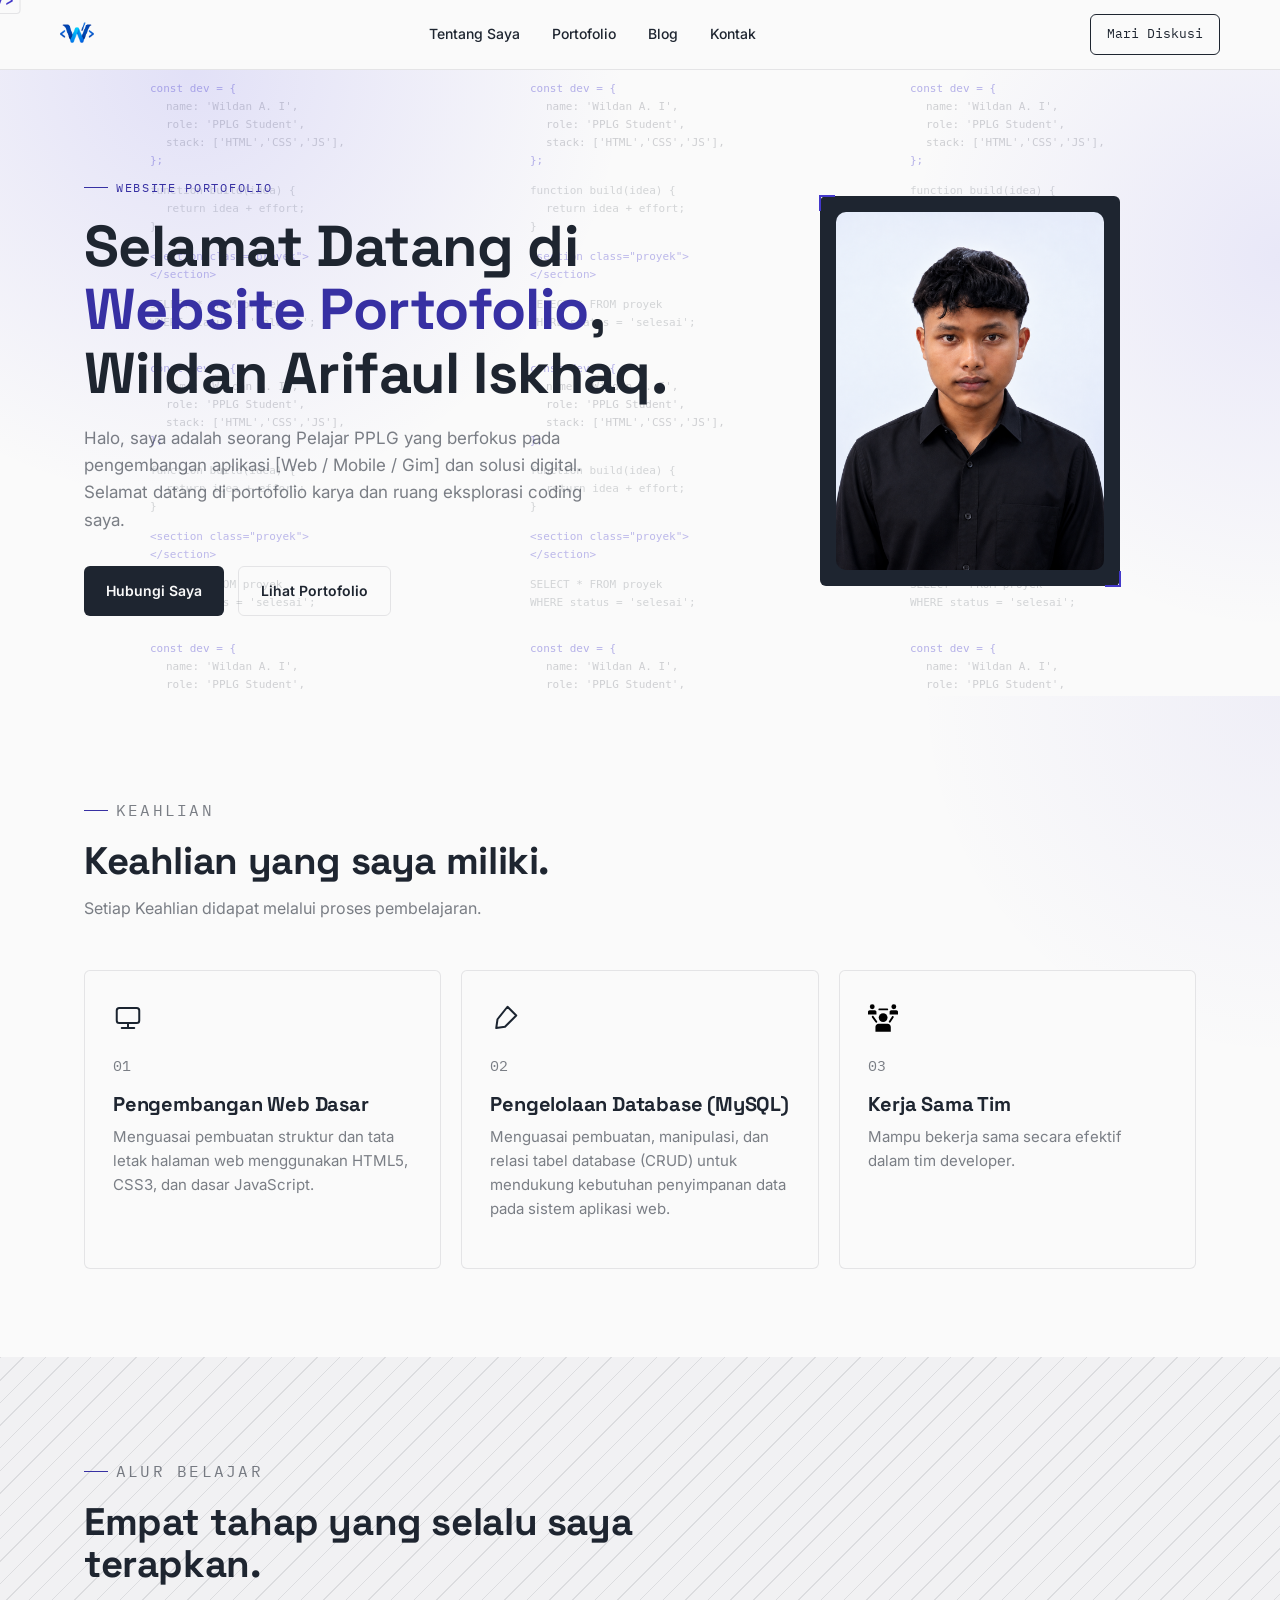
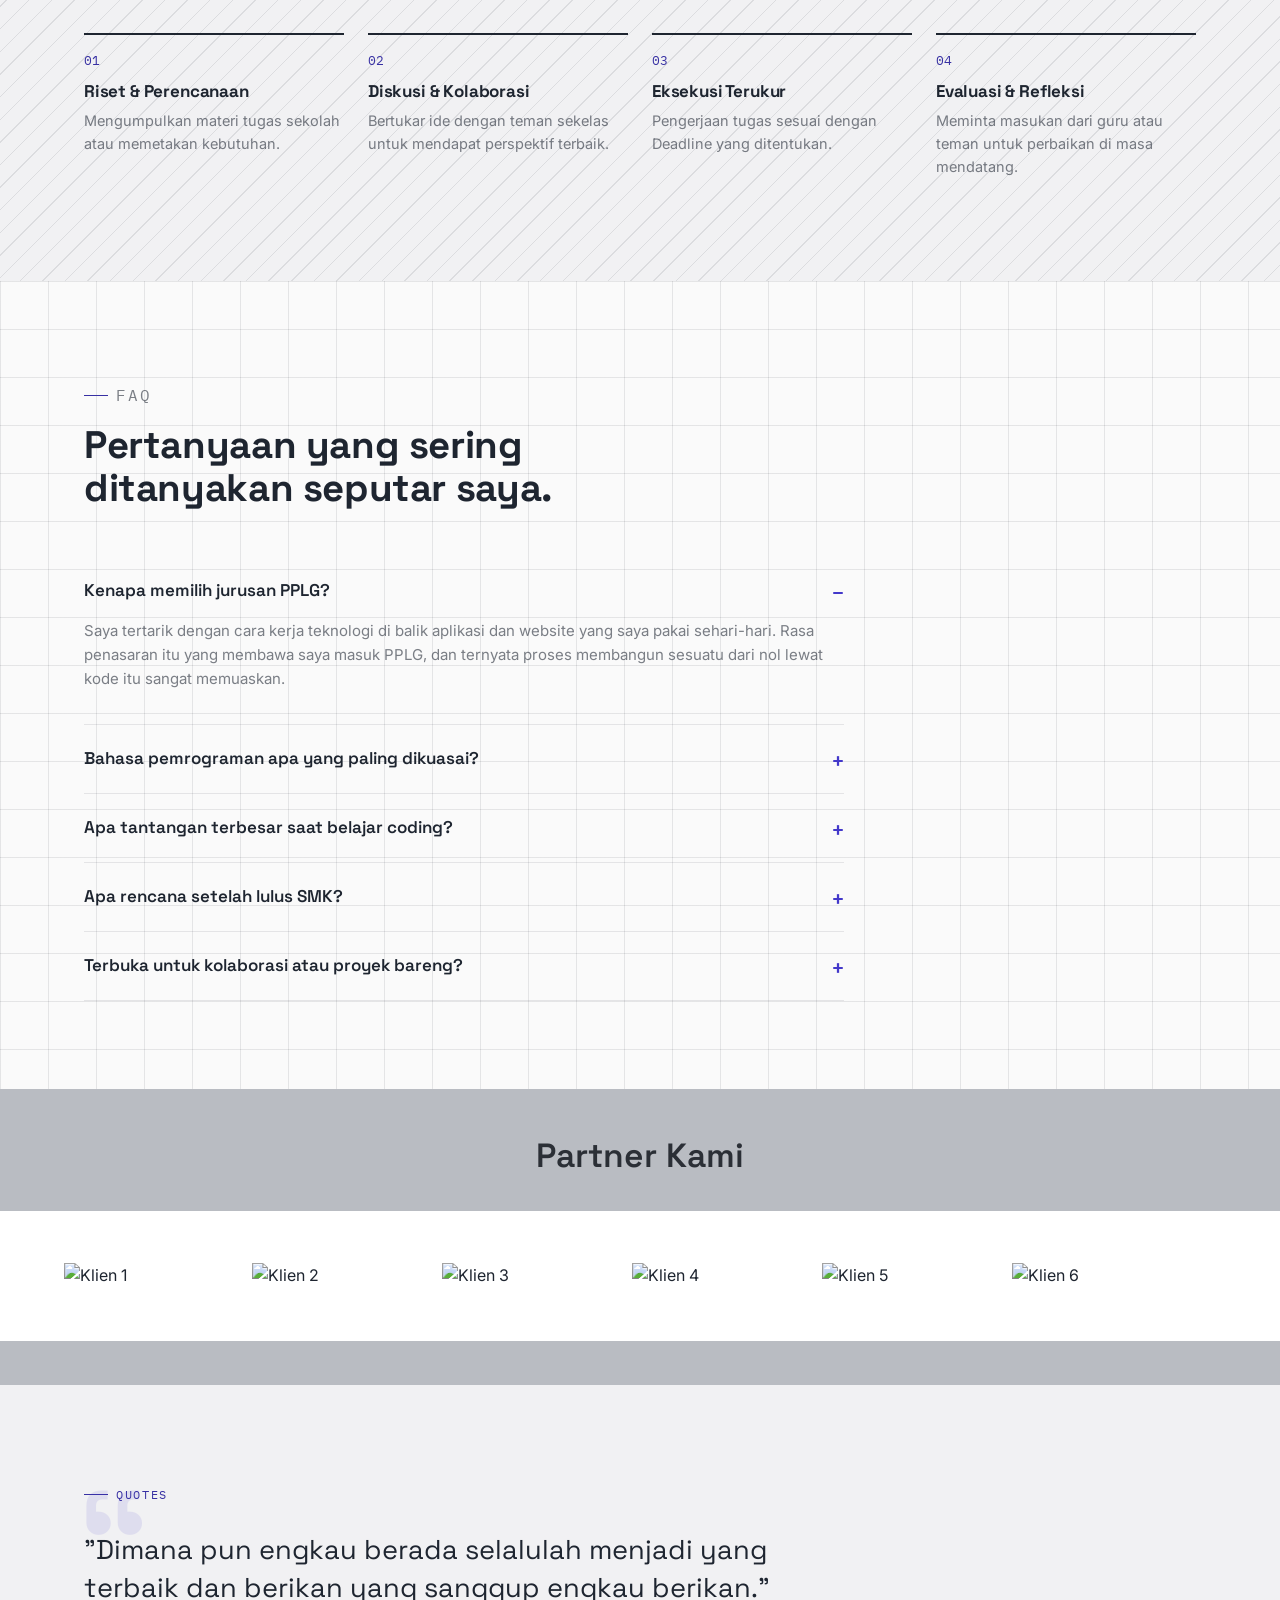
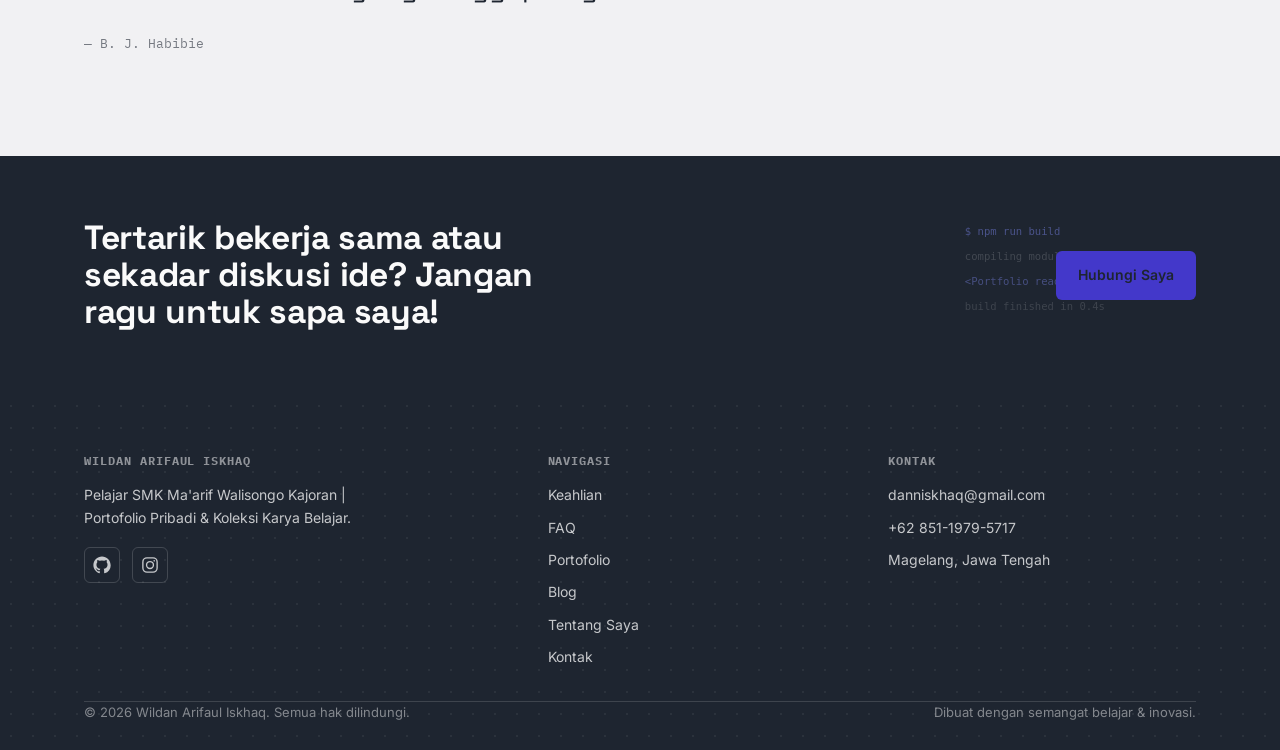
==== commit b260945d: "Update index.html" ====
--- a/index.html
+++ b/index.html
@@ -162,12 +162,7 @@
  
     <!-- KLIEN / MITRA -->
     <section class="bkm-clients" id="klien">
-      <div class="bkm-container">
-        <div class="bkm-section-head">
-          <p class="bkm-eyebrow">Dipercaya Oleh</p>
       <p class="bkm-clients-title">Partner Kami</p>
-        </div>
-      </div>
       <div class="bkm-marquee">
         <div class="bkm-marquee-track">
           <div class="bkm-marquee-item"><img src="images/klien-1.png" alt="Klien 1" /></div>
--- a/css/style.css
+++ b/css/style.css
@@ -454,25 +454,36 @@
 
 /* Testimonial */
 /* ==========================================================================
-   Klien Marquee (auto-scroll)
+   Klien Marquee (auto-scroll, edge-to-edge)
    ========================================================================== */
-.bkm-clients { padding-bottom: 8px; overflow: hidden; }
+.bkm-clients {
+  background: #b9bcc2;
+  padding: 40px 0 44px;
+  overflow: hidden;
+  width: 100%;
+}
+
+.bkm-clients-title {
+  text-align: center;
+  font-family: var(--bkm-font-display);
+  font-size: clamp(1.6rem, 3vw, 2.1rem);
+  font-weight: 600;
+  color: #2b2f36;
+  margin: 0 0 28px;
+}
 
 .bkm-marquee {
   position: relative;
   width: 100%;
   overflow: hidden;
-  margin-top: 8px;
-  -webkit-mask-image: linear-gradient(to right, transparent 0, #000 64px, #000 calc(100% - 64px), transparent 100%);
-  mask-image: linear-gradient(to right, transparent 0, #000 64px, #000 calc(100% - 64px), transparent 100%);
 }
 
 .bkm-marquee-track {
   display: flex;
-  align-items: center;
-  gap: 64px;
+  align-items: stretch;
+  gap: 0;
   width: max-content;
-  animation: bkm-marquee-scroll 22s linear infinite;
+  animation: bkm-marquee-scroll 26s linear infinite;
 }
 
 .bkm-marquee:hover .bkm-marquee-track {
@@ -481,22 +492,21 @@
 
 .bkm-marquee-item {
   flex: 0 0 auto;
-  height: 44px;
-  display: flex;
-  align-items: center;
+  width: 190px;
+  height: 130px;
+  background: #ffffff;
+  display: flex;
+  align-items: center;
+  justify-content: center;
+  padding: 20px;
 }
 
 .bkm-marquee-item img {
-  height: 100%;
+  max-height: 100%;
+  max-width: 100%;
   width: auto;
-  max-width: 140px;
+  height: auto;
   object-fit: contain;
-  filter: grayscale(1) opacity(0.55);
-  transition: filter 0.2s ease;
-}
-
-.bkm-marquee-item img:hover {
-  filter: grayscale(0) opacity(1);
 }
 
 @keyframes bkm-marquee-scroll {
@@ -506,6 +516,10 @@
 
 @media (prefers-reduced-motion: reduce) {
   .bkm-marquee-track { animation: none; }
+}
+
+@media (max-width: 640px) {
+  .bkm-marquee-item { width: 140px; height: 100px; padding: 14px; }
 }
 
 .bkm-quote {
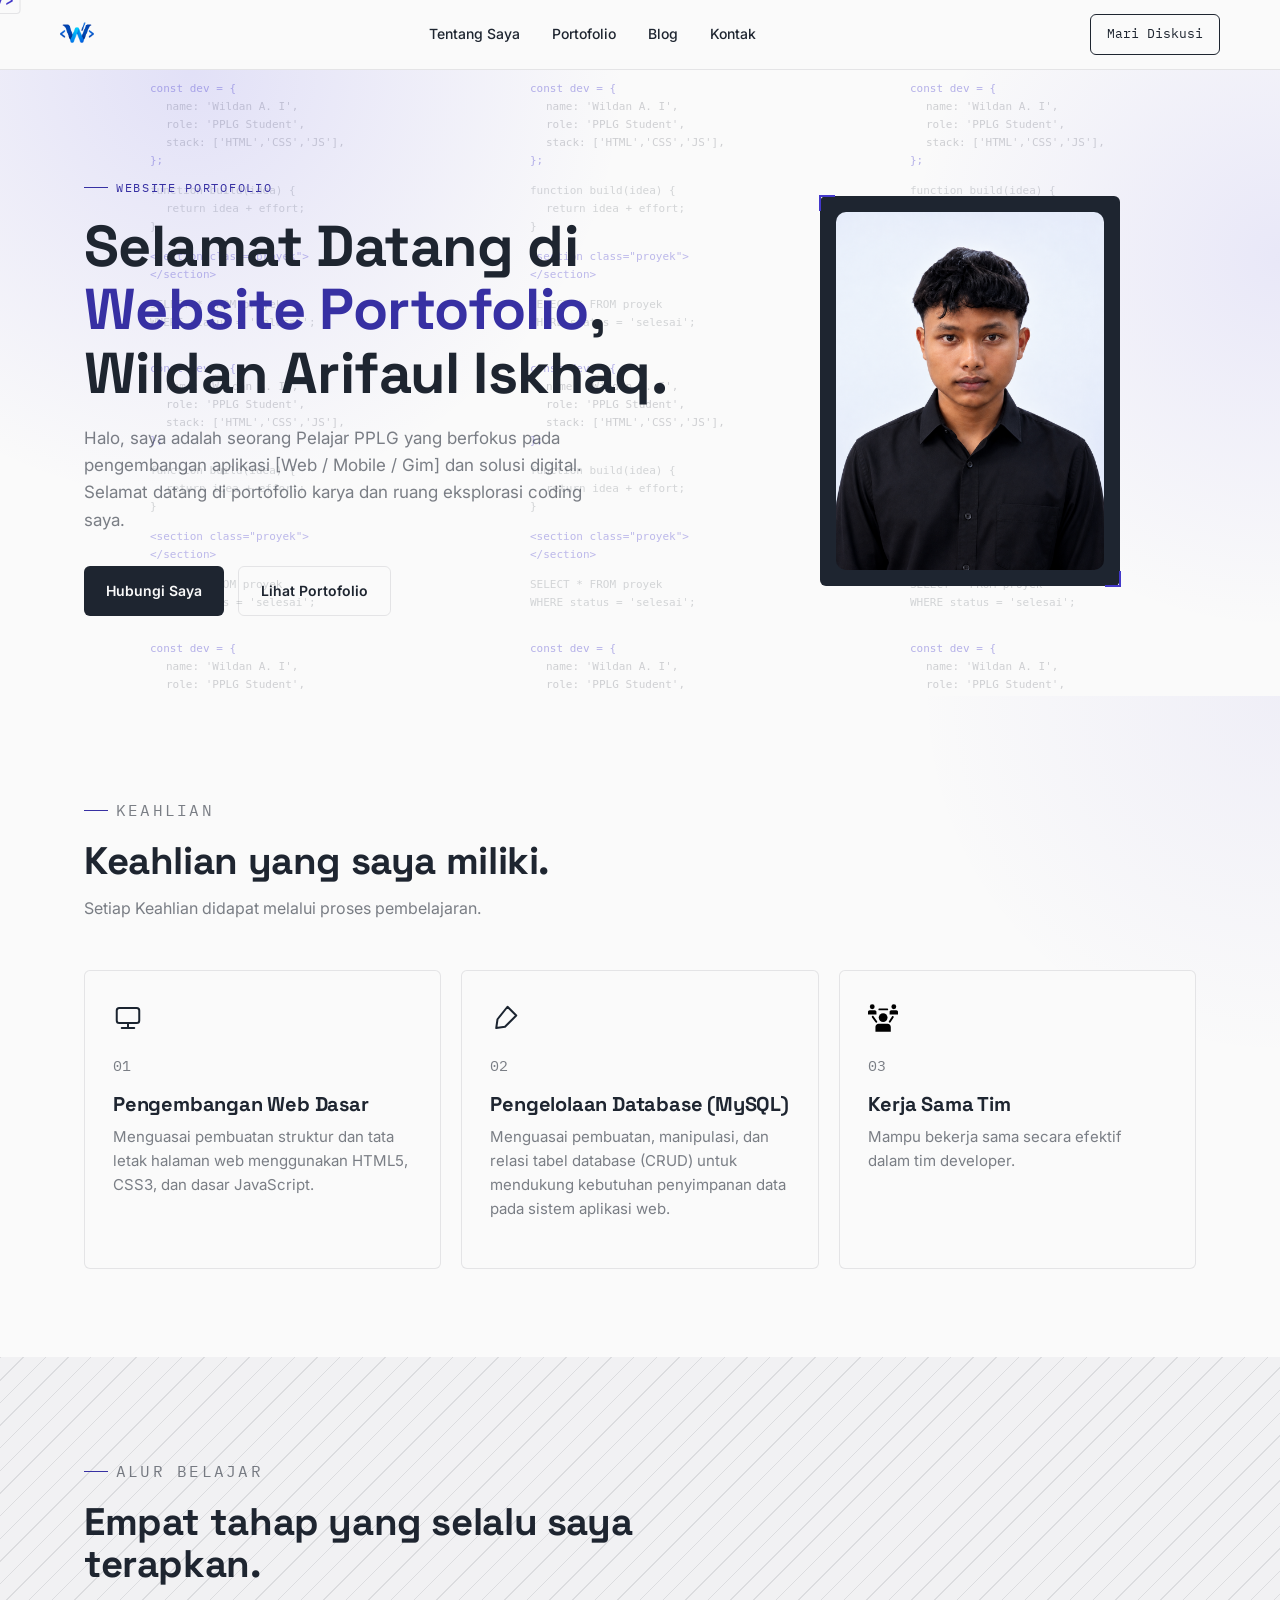
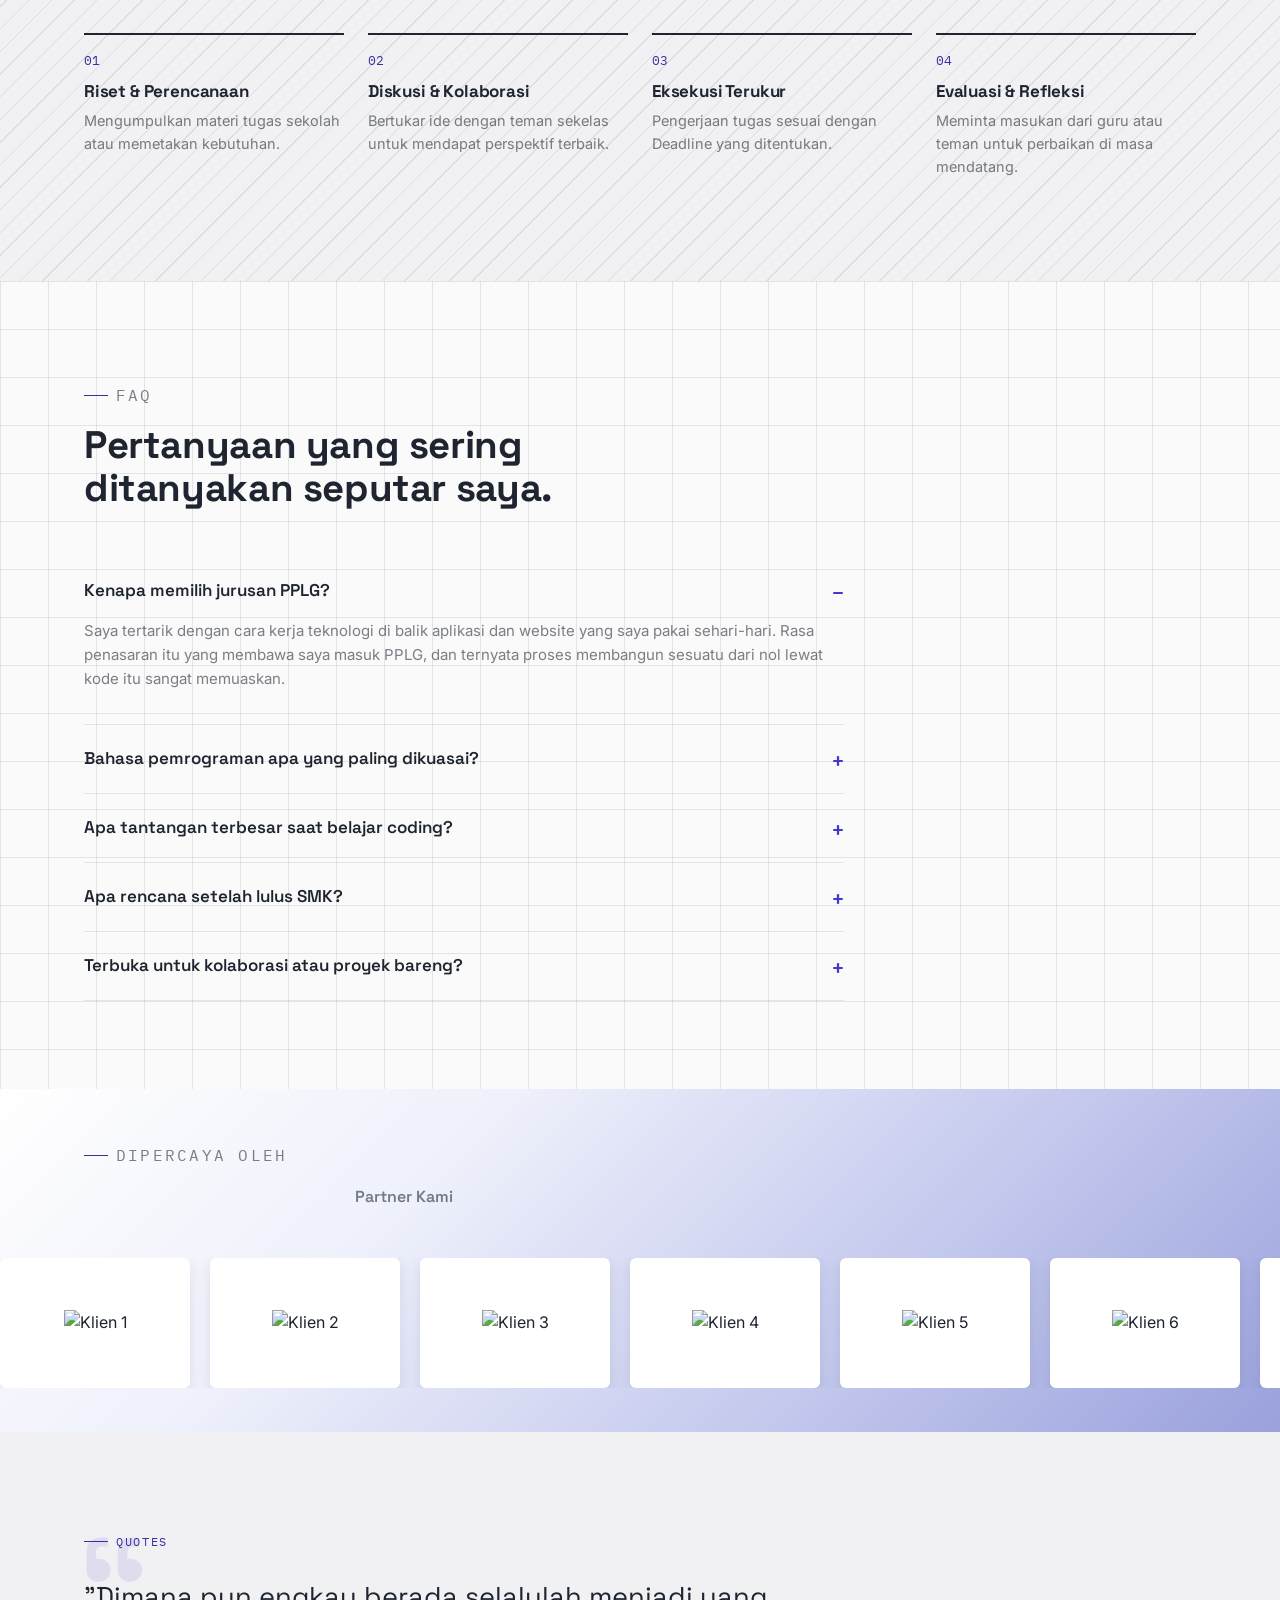
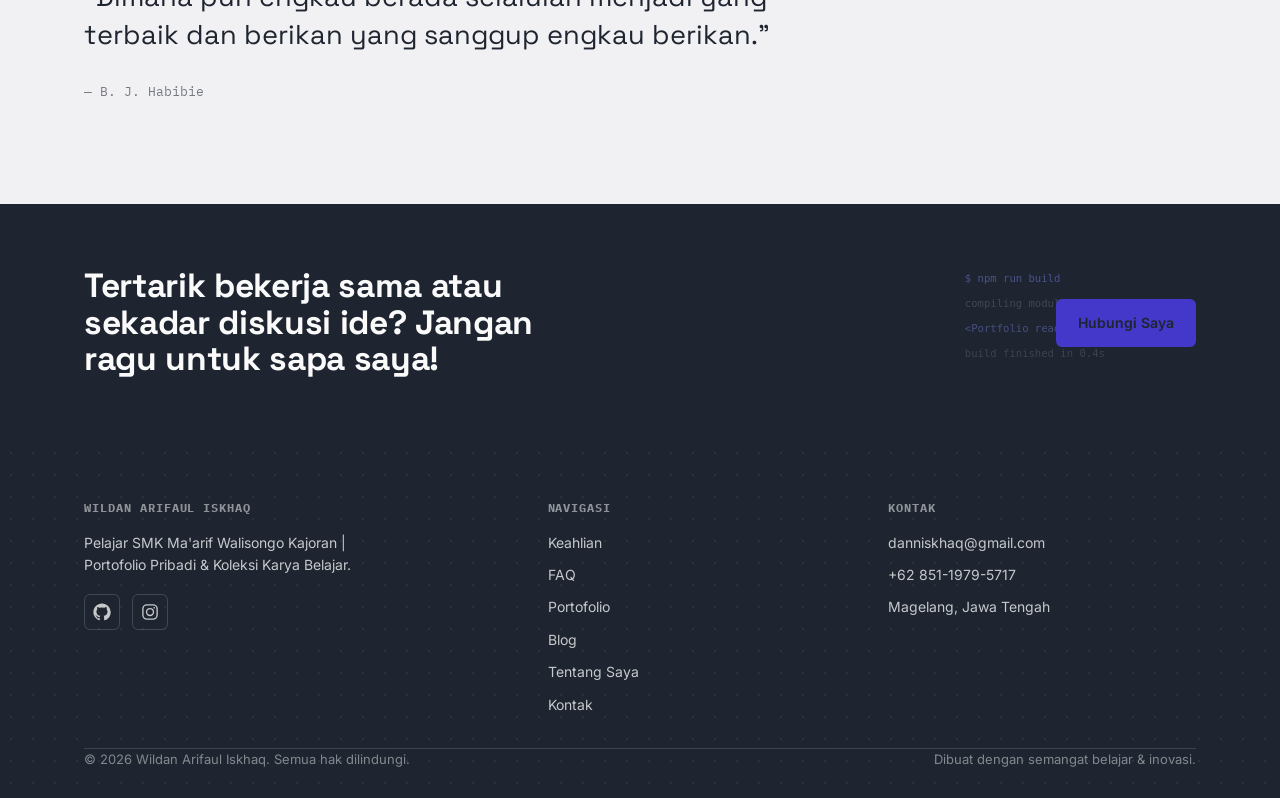
==== commit e6242f6d: "Update index.html" ====
--- a/index.html
+++ b/index.html
@@ -162,7 +162,12 @@
  
     <!-- KLIEN / MITRA -->
     <section class="bkm-clients" id="klien">
+	  <div class="bkm-container">
+        <div class="bkm-section-head">
+          <p class="bkm-eyebrow">Dipercaya Oleh</p>
       <p class="bkm-clients-title">Partner Kami</p>
+		</div>
+	  </div>
       <div class="bkm-marquee">
         <div class="bkm-marquee-track">
           <div class="bkm-marquee-item"><img src="images/klien-1.png" alt="Klien 1" /></div>
--- a/css/style.css
+++ b/css/style.css
@@ -457,7 +457,7 @@
    Klien Marquee (auto-scroll, edge-to-edge)
    ========================================================================== */
 .bkm-clients {
-  background: #b9bcc2;
+  background: linear-gradient(135deg, #ffffff 0%, #eef0fb 32%, #c3c8ed 68%, #9aa1dc 100%);
   padding: 40px 0 44px;
   overflow: hidden;
   width: 100%;
@@ -468,7 +468,7 @@
   font-family: var(--bkm-font-display);
   font-size: clamp(1.6rem, 3vw, 2.1rem);
   font-weight: 600;
-  color: #2b2f36;
+  color: var(--bkm-orange-dim);
   margin: 0 0 28px;
 }
 
@@ -481,7 +481,7 @@
 .bkm-marquee-track {
   display: flex;
   align-items: stretch;
-  gap: 0;
+  gap: 20px;
   width: max-content;
   animation: bkm-marquee-scroll 26s linear infinite;
 }
@@ -495,6 +495,8 @@
   width: 190px;
   height: 130px;
   background: #ffffff;
+  border-radius: var(--bkm-radius);
+  box-shadow: 0 4px 14px rgba(30, 37, 48, 0.10);
   display: flex;
   align-items: center;
   justify-content: center;
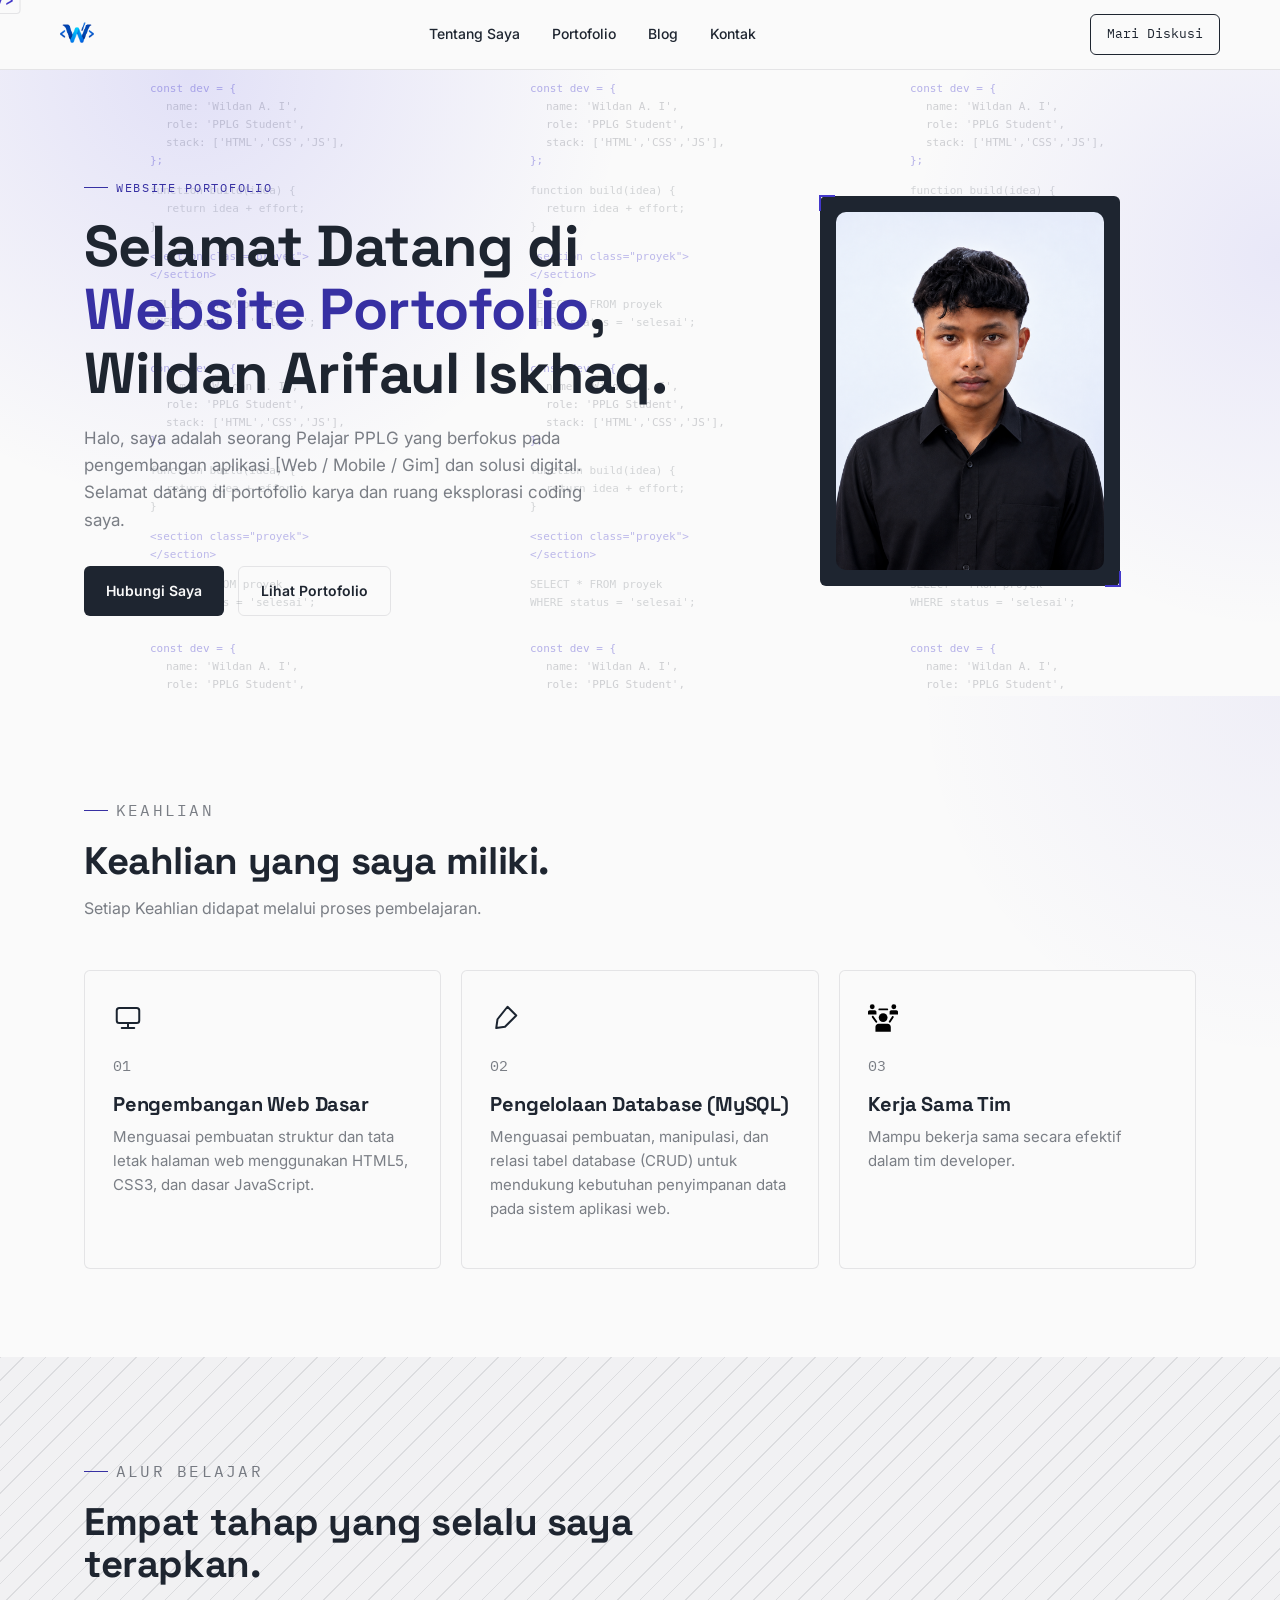
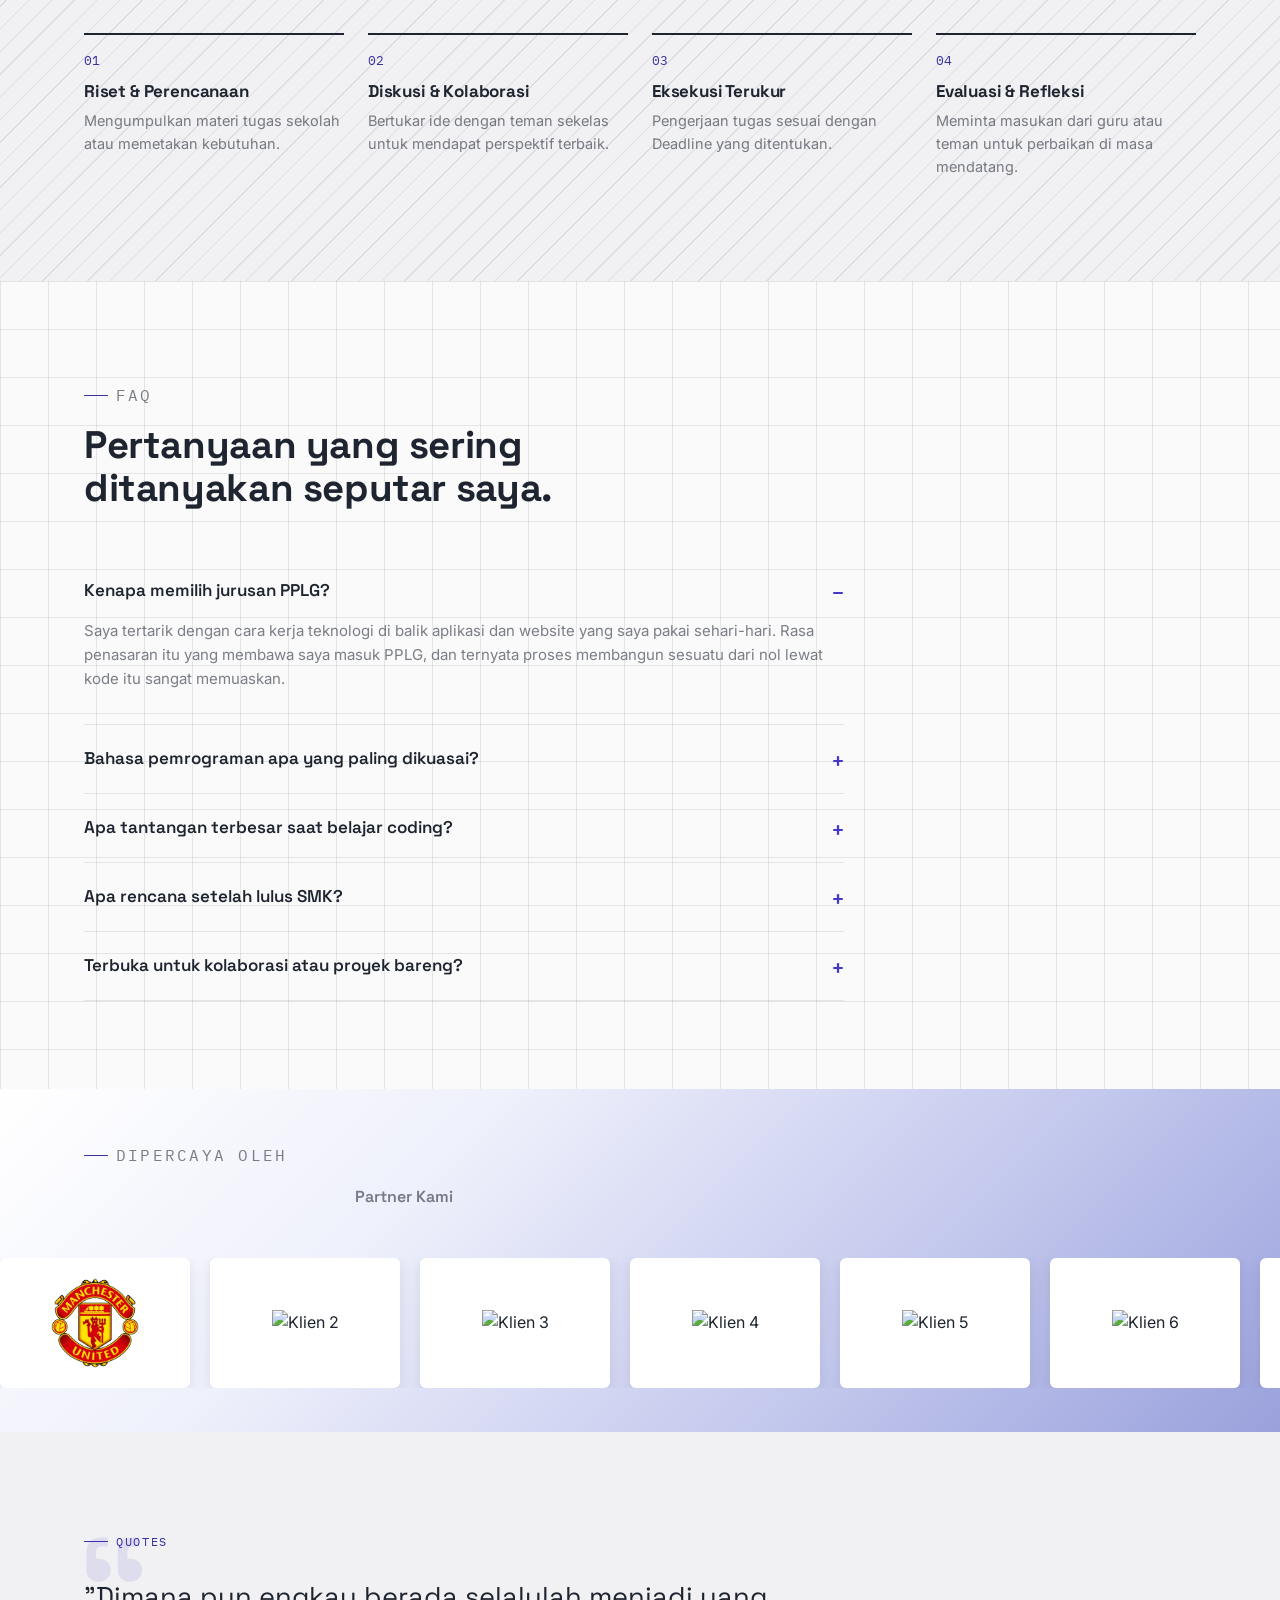
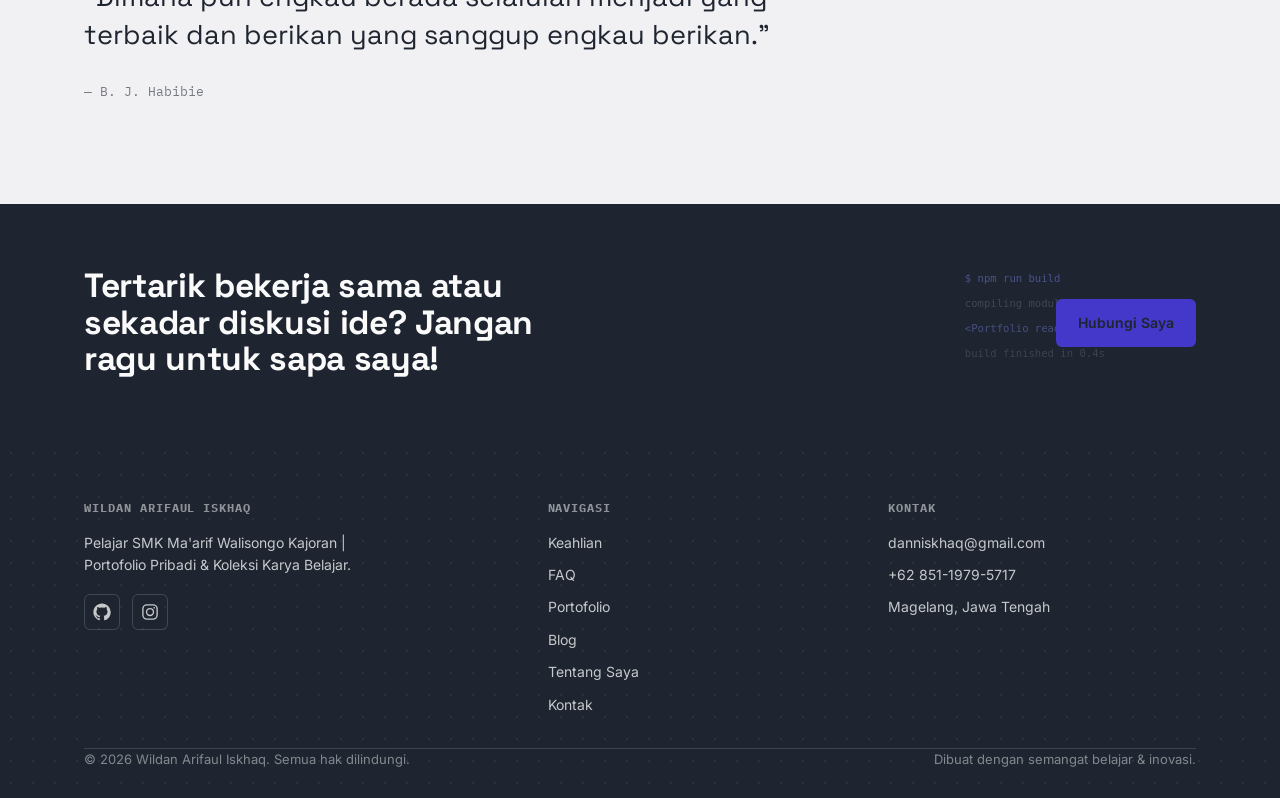
==== commit f54574a8: "Update index.html" ====
--- a/index.html
+++ b/index.html
@@ -170,7 +170,7 @@
 	  </div>
       <div class="bkm-marquee">
         <div class="bkm-marquee-track">
-          <div class="bkm-marquee-item"><img src="images/klien-1.png" alt="Klien 1" /></div>
+          <div class="bkm-marquee-item"><img src="images/klien-1.png" alt="Manchester United" /></div>
           <div class="bkm-marquee-item"><img src="images/klien-2.png" alt="Klien 2" /></div>
           <div class="bkm-marquee-item"><img src="images/klien-3.png" alt="Klien 3" /></div>
           <div class="bkm-marquee-item"><img src="images/klien-4.png" alt="Klien 4" /></div>
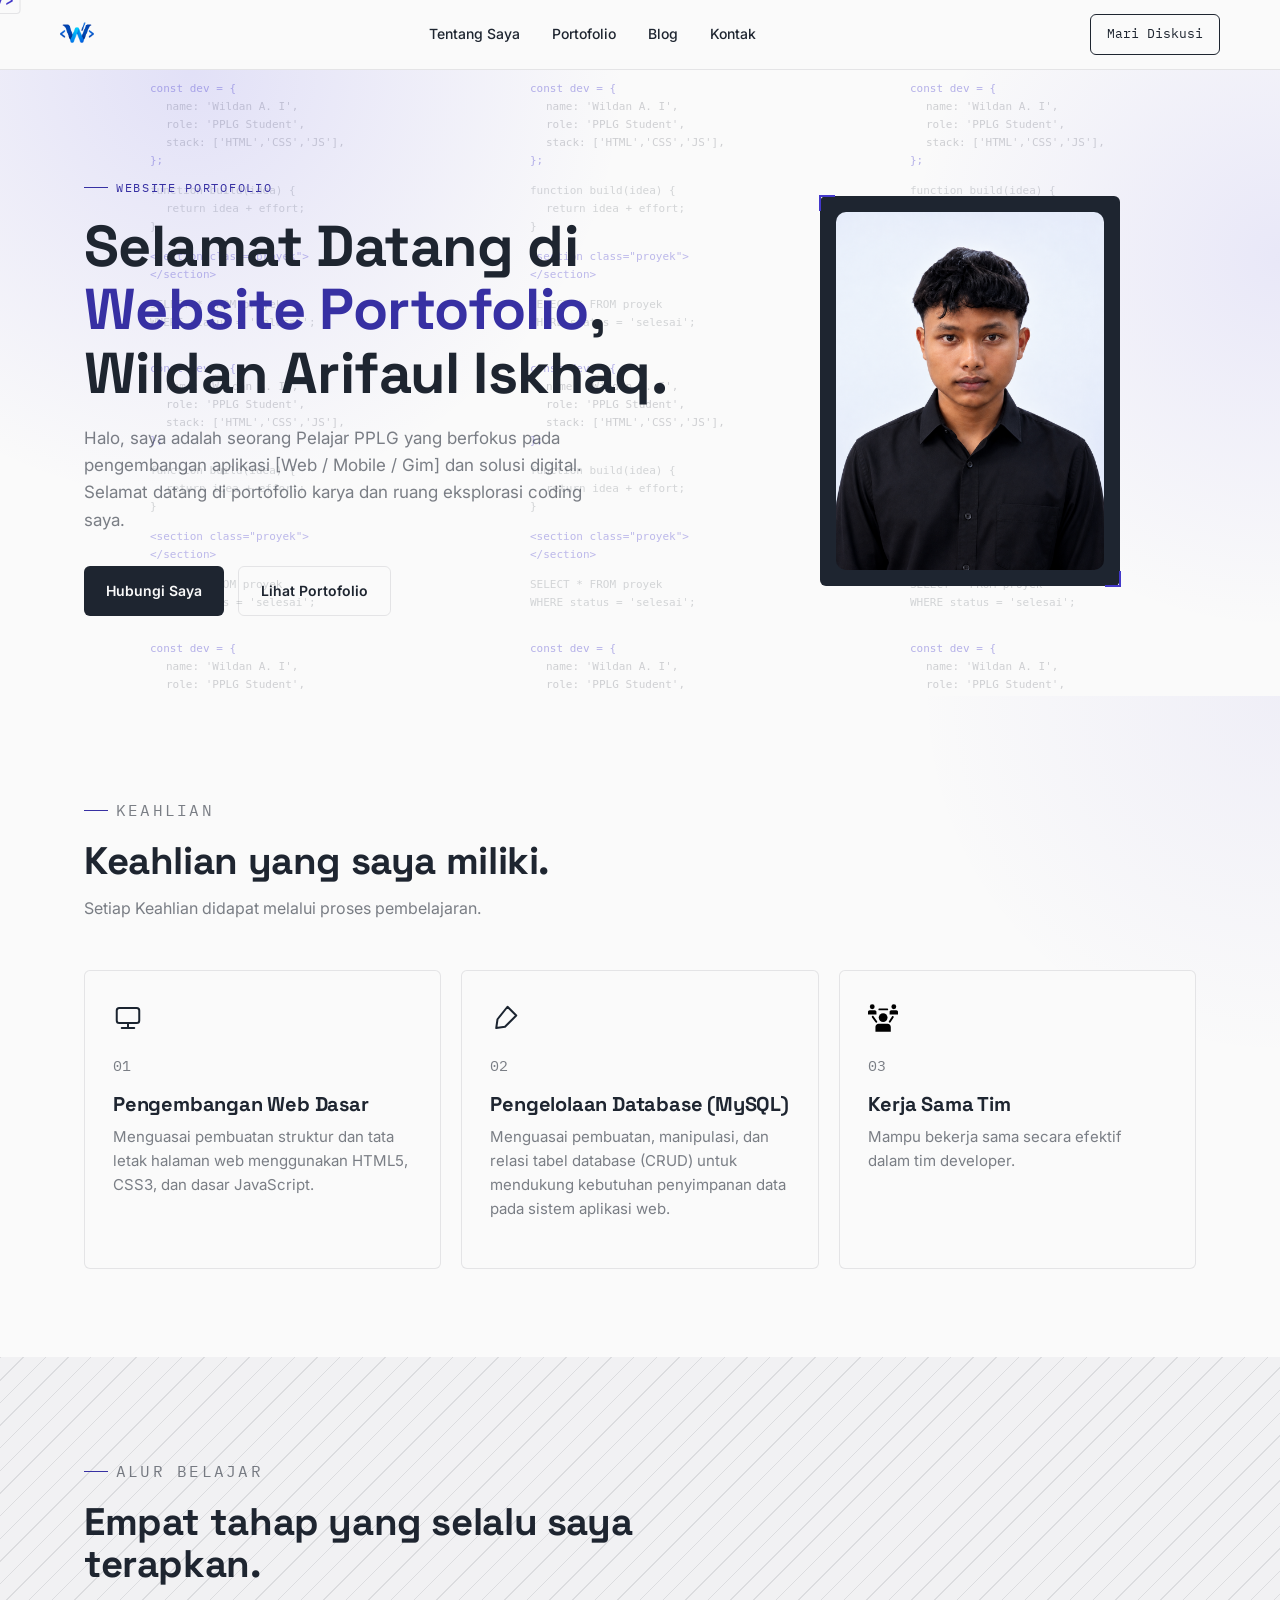
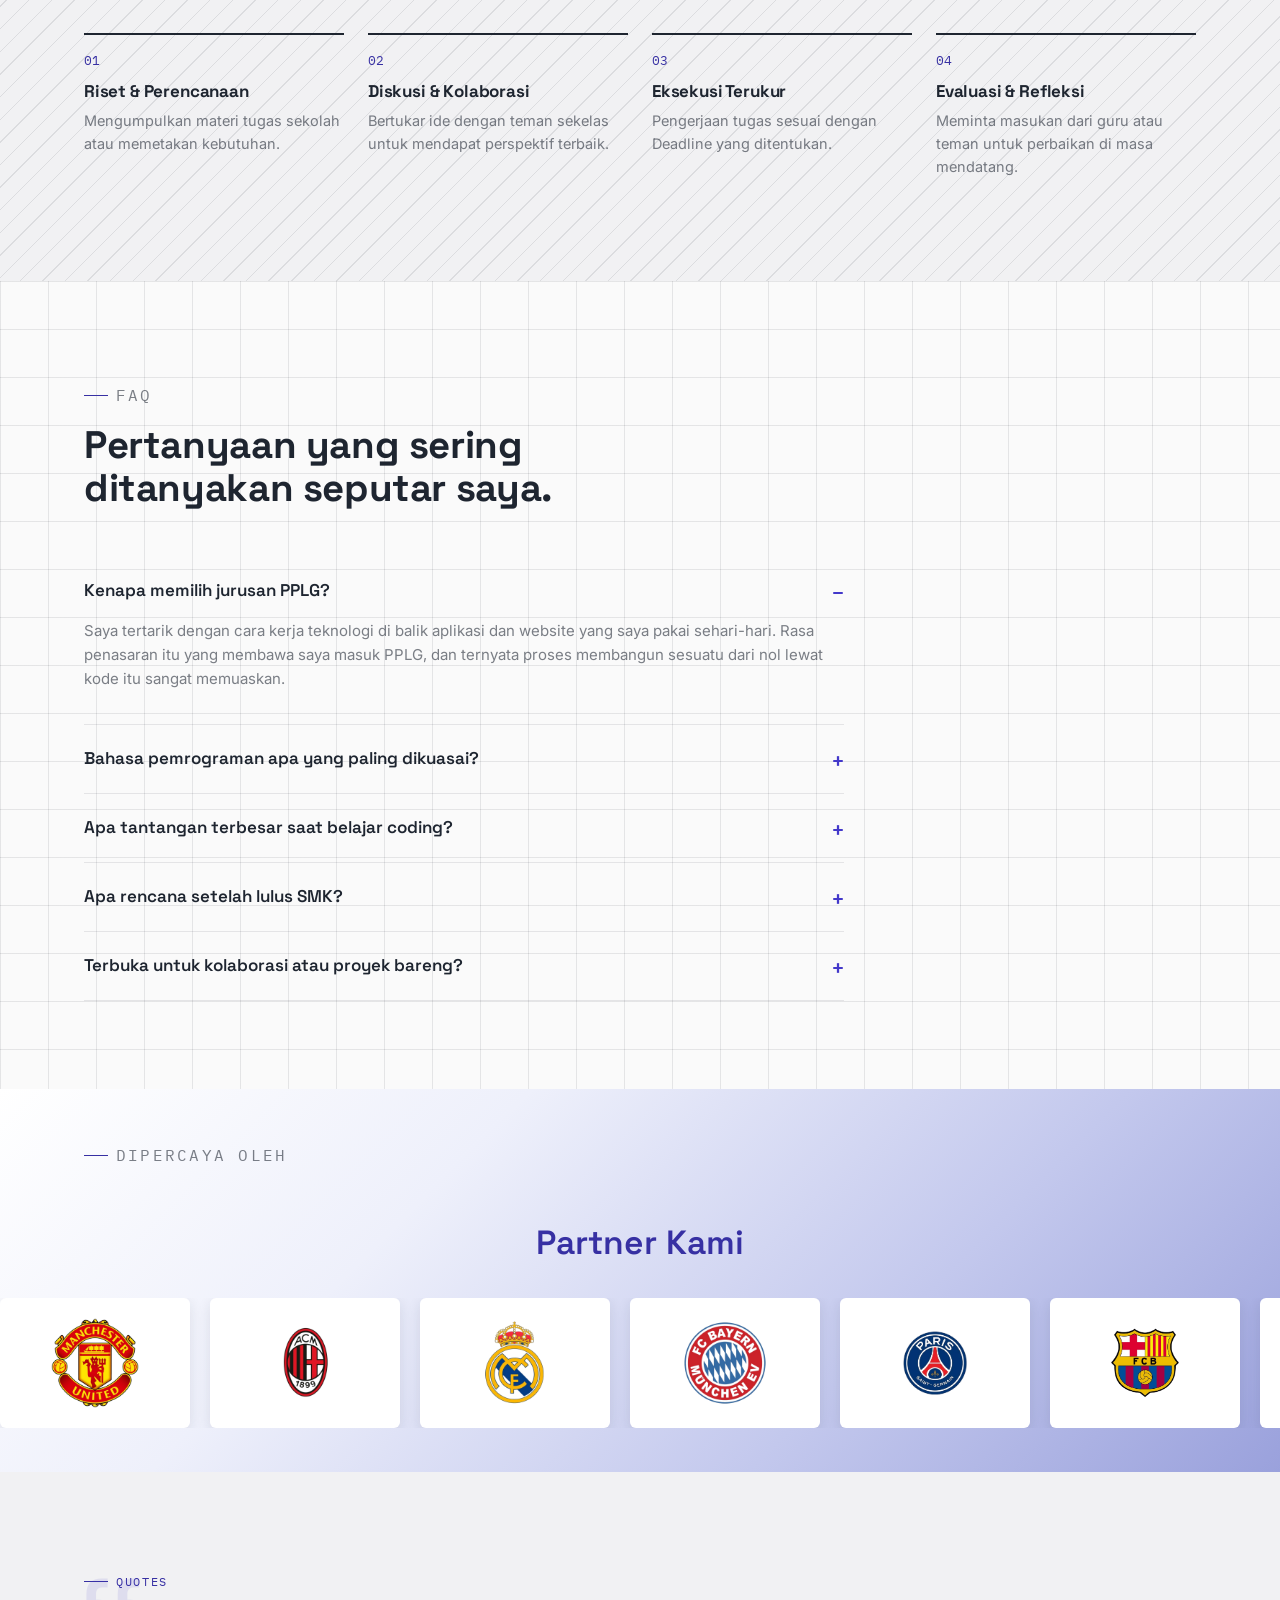
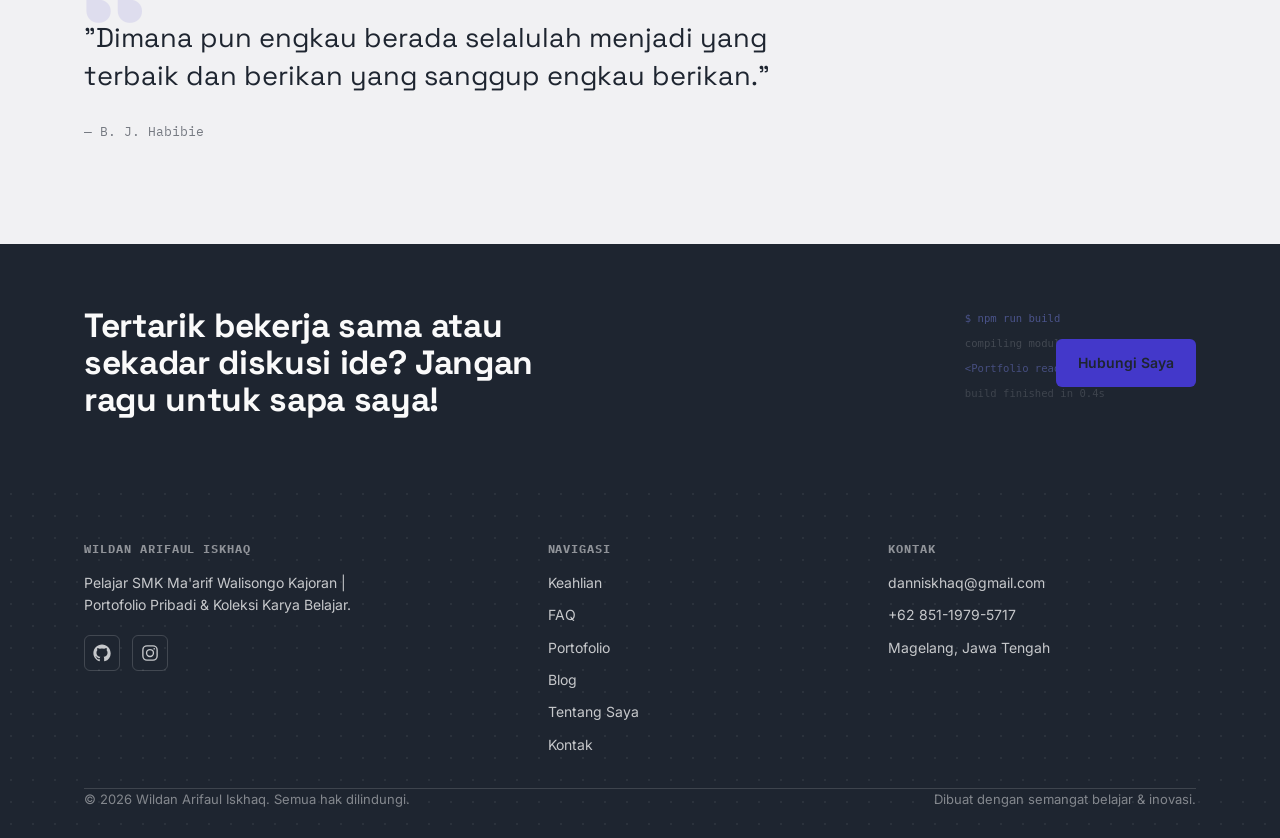
==== commit b677da06: "Update index.html" ====
--- a/index.html
+++ b/index.html
@@ -165,17 +165,17 @@
 	  <div class="bkm-container">
         <div class="bkm-section-head">
           <p class="bkm-eyebrow">Dipercaya Oleh</p>
-      <p class="bkm-clients-title">Partner Kami</p>
 		</div>
 	  </div>
+      <p class="bkm-clients-title">Partner Kami</p>
       <div class="bkm-marquee">
         <div class="bkm-marquee-track">
           <div class="bkm-marquee-item"><img src="images/klien-1.png" alt="Manchester United" /></div>
-          <div class="bkm-marquee-item"><img src="images/klien-2.png" alt="Klien 2" /></div>
-          <div class="bkm-marquee-item"><img src="images/klien-3.png" alt="Klien 3" /></div>
-          <div class="bkm-marquee-item"><img src="images/klien-4.png" alt="Klien 4" /></div>
-          <div class="bkm-marquee-item"><img src="images/klien-5.png" alt="Klien 5" /></div>
-          <div class="bkm-marquee-item"><img src="images/klien-6.png" alt="Klien 6" /></div>
+          <div class="bkm-marquee-item"><img src="images/klien-2.png" alt="AC Milan" /></div>
+          <div class="bkm-marquee-item"><img src="images/klien-3.png" alt="Real Madrid" /></div>
+          <div class="bkm-marquee-item"><img src="images/klien-4.png" alt="Bayern Munich" /></div>
+          <div class="bkm-marquee-item"><img src="images/klien-5.png" alt="Paris Saint Germain" /></div>
+          <div class="bkm-marquee-item"><img src="images/klien-6.png" alt="Barcelona" /></div>
           <!-- Duplikat untuk efek scroll tanpa putus -->
           <div class="bkm-marquee-item" aria-hidden="true"><img src="images/klien-1.png" alt="" /></div>
           <div class="bkm-marquee-item" aria-hidden="true"><img src="images/klien-2.png" alt="" /></div>
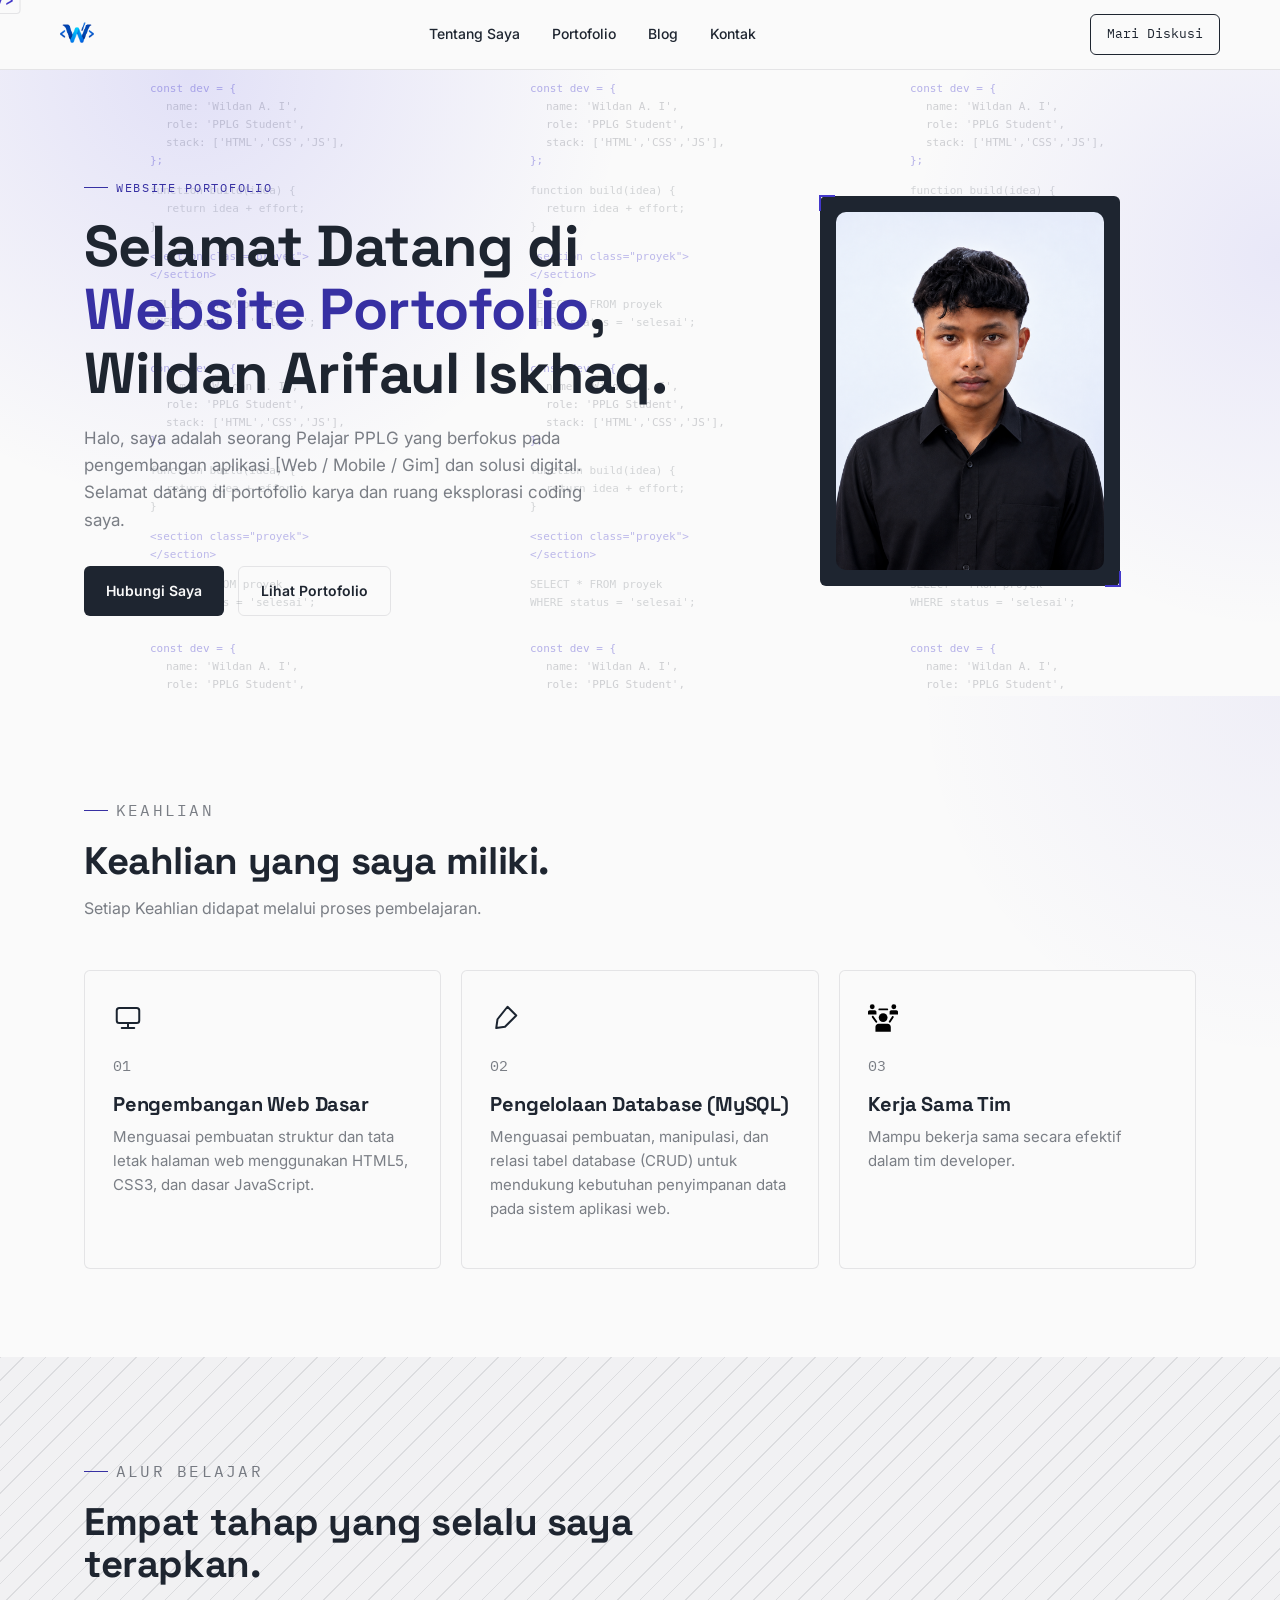
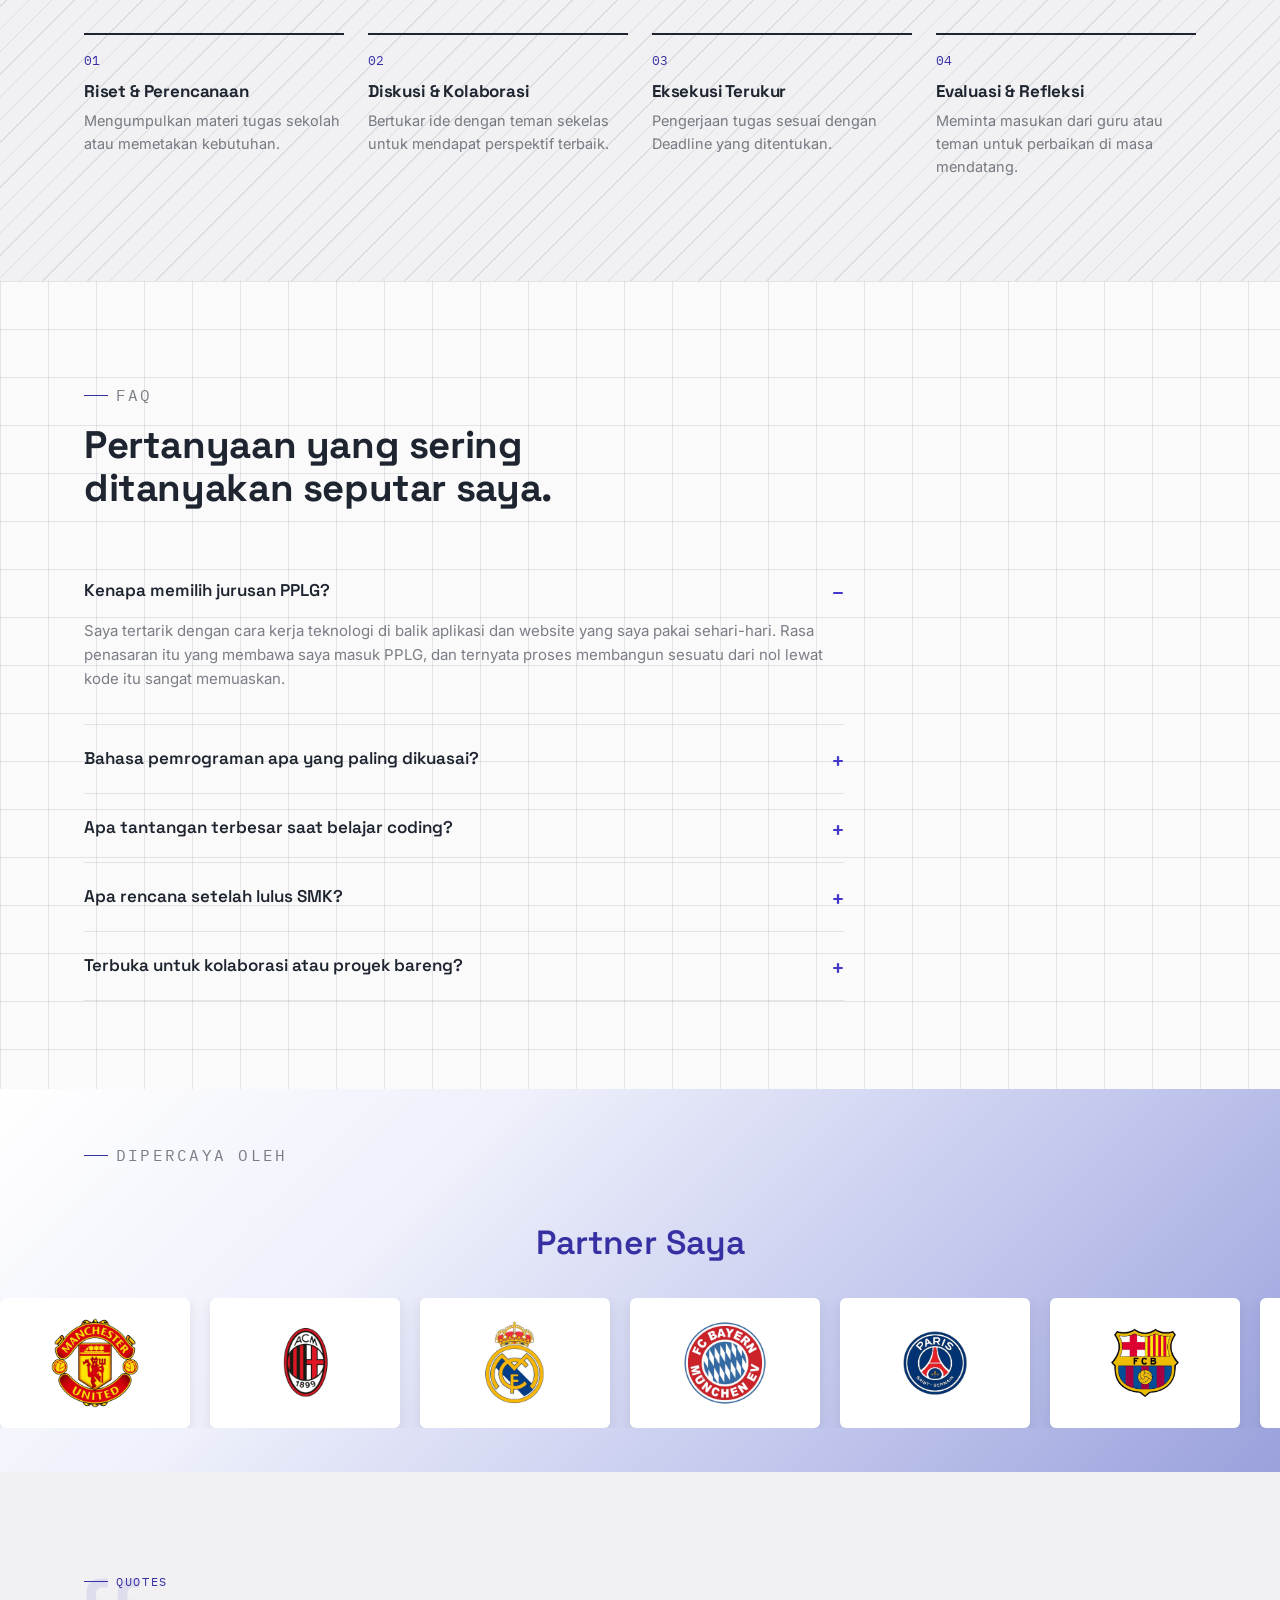
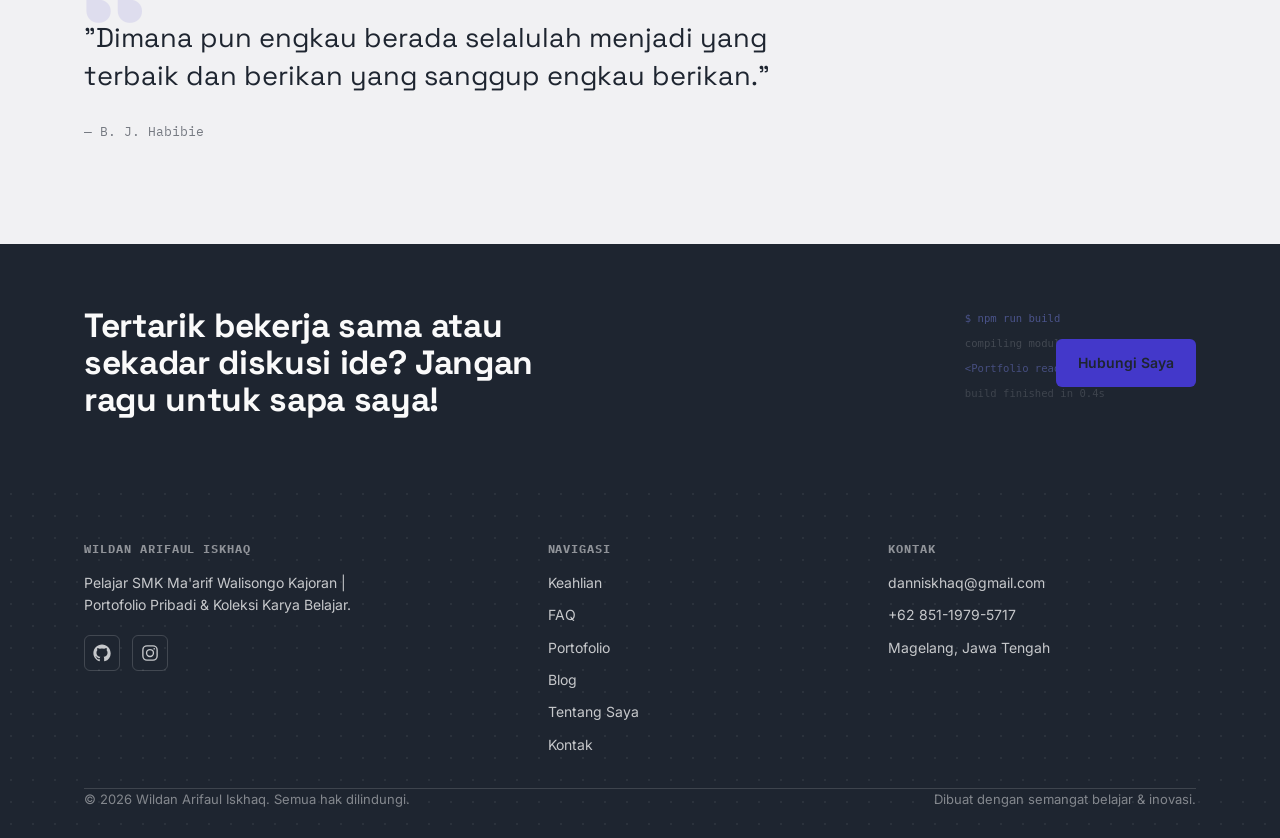
==== commit 576241c4: "Update index.html" ====
--- a/index.html
+++ b/index.html
@@ -167,7 +167,7 @@
           <p class="bkm-eyebrow">Dipercaya Oleh</p>
 		</div>
 	  </div>
-      <p class="bkm-clients-title">Partner Kami</p>
+      <p class="bkm-clients-title">Partner Saya</p>
       <div class="bkm-marquee">
         <div class="bkm-marquee-track">
           <div class="bkm-marquee-item"><img src="images/klien-1.png" alt="Manchester United" /></div>
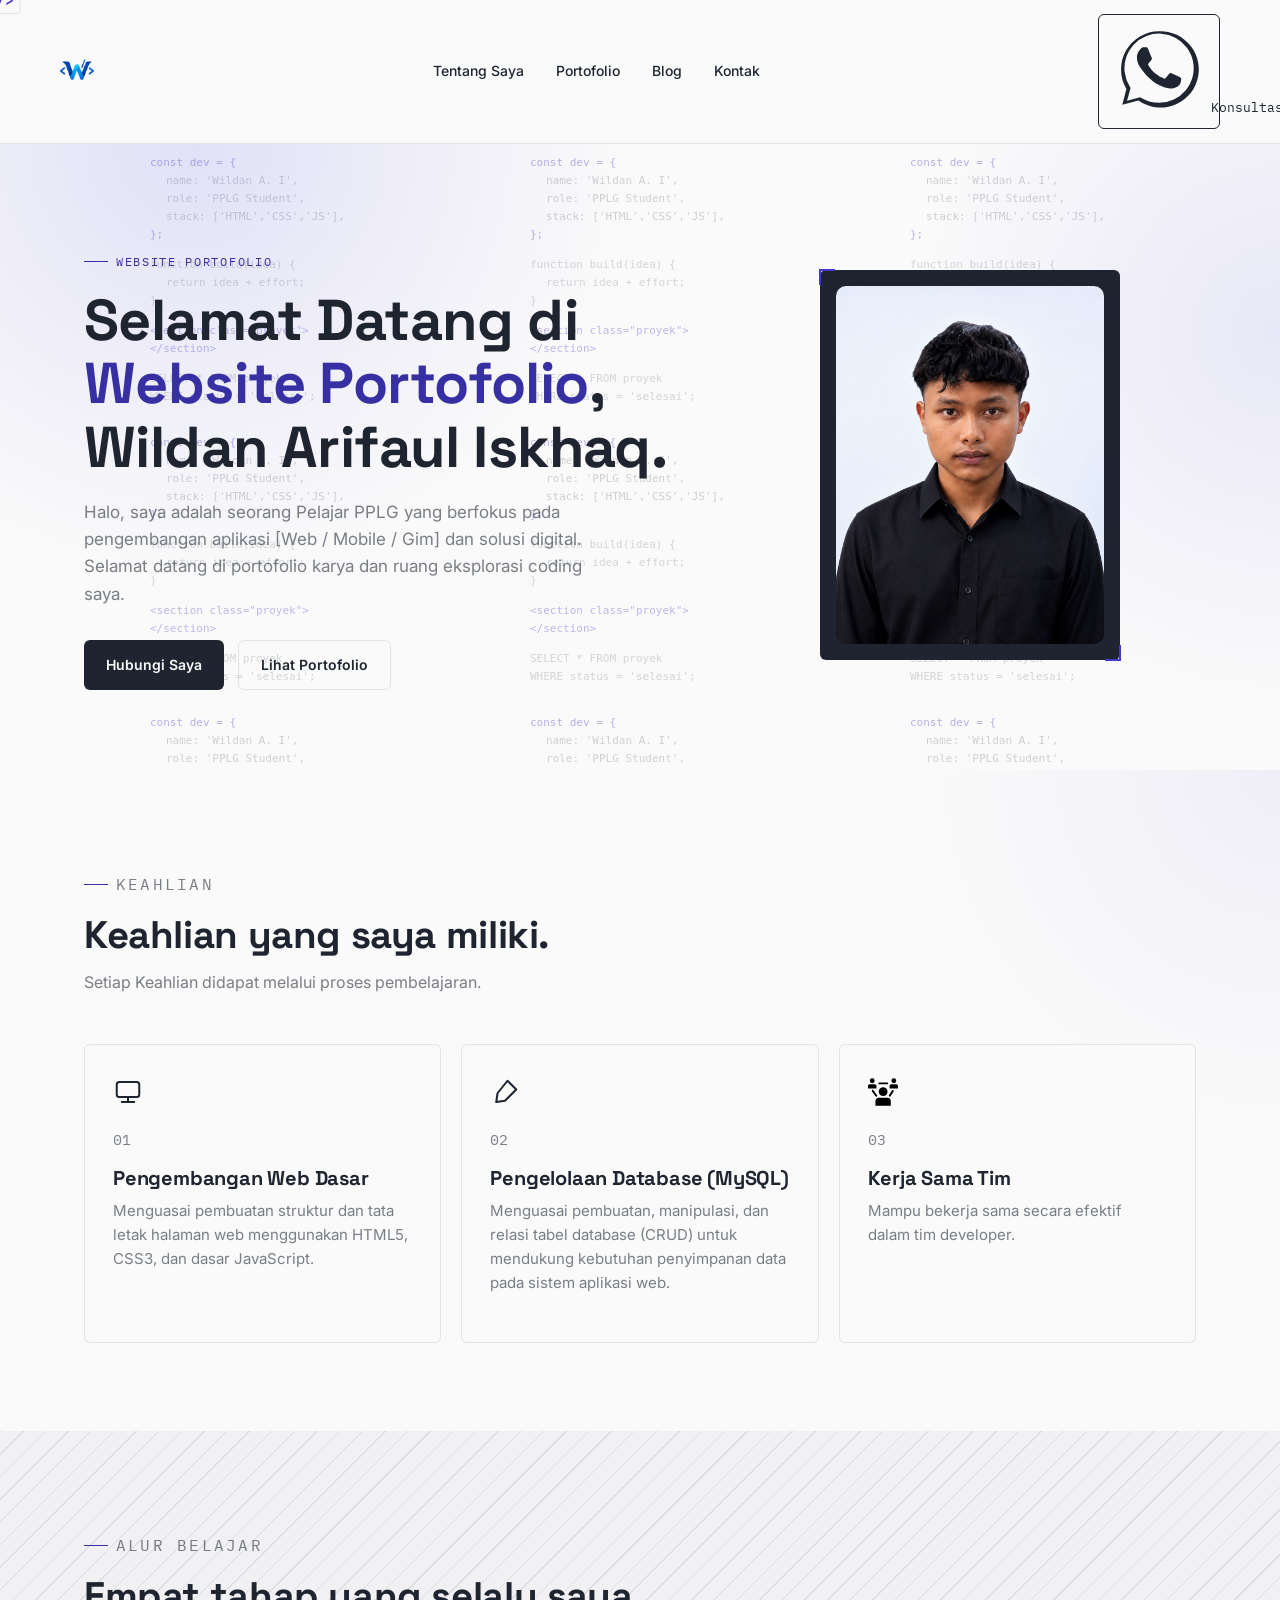
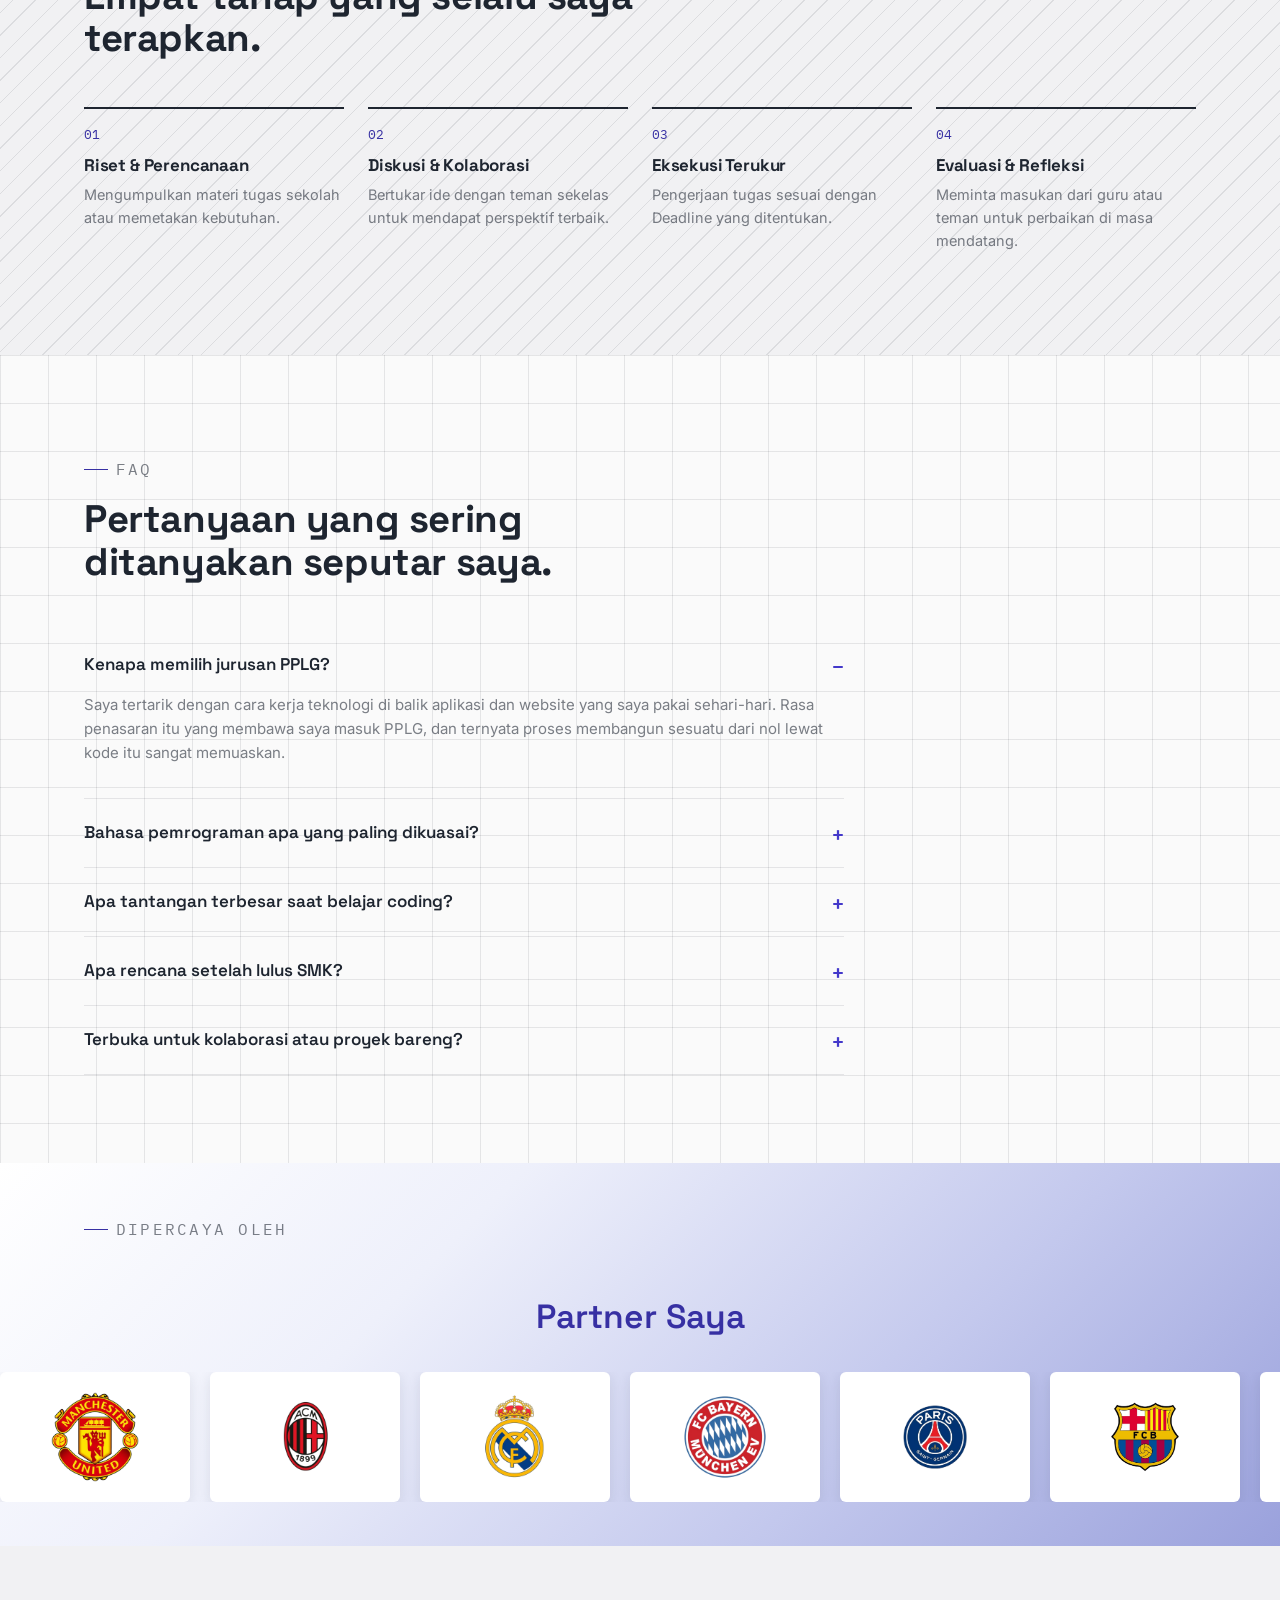
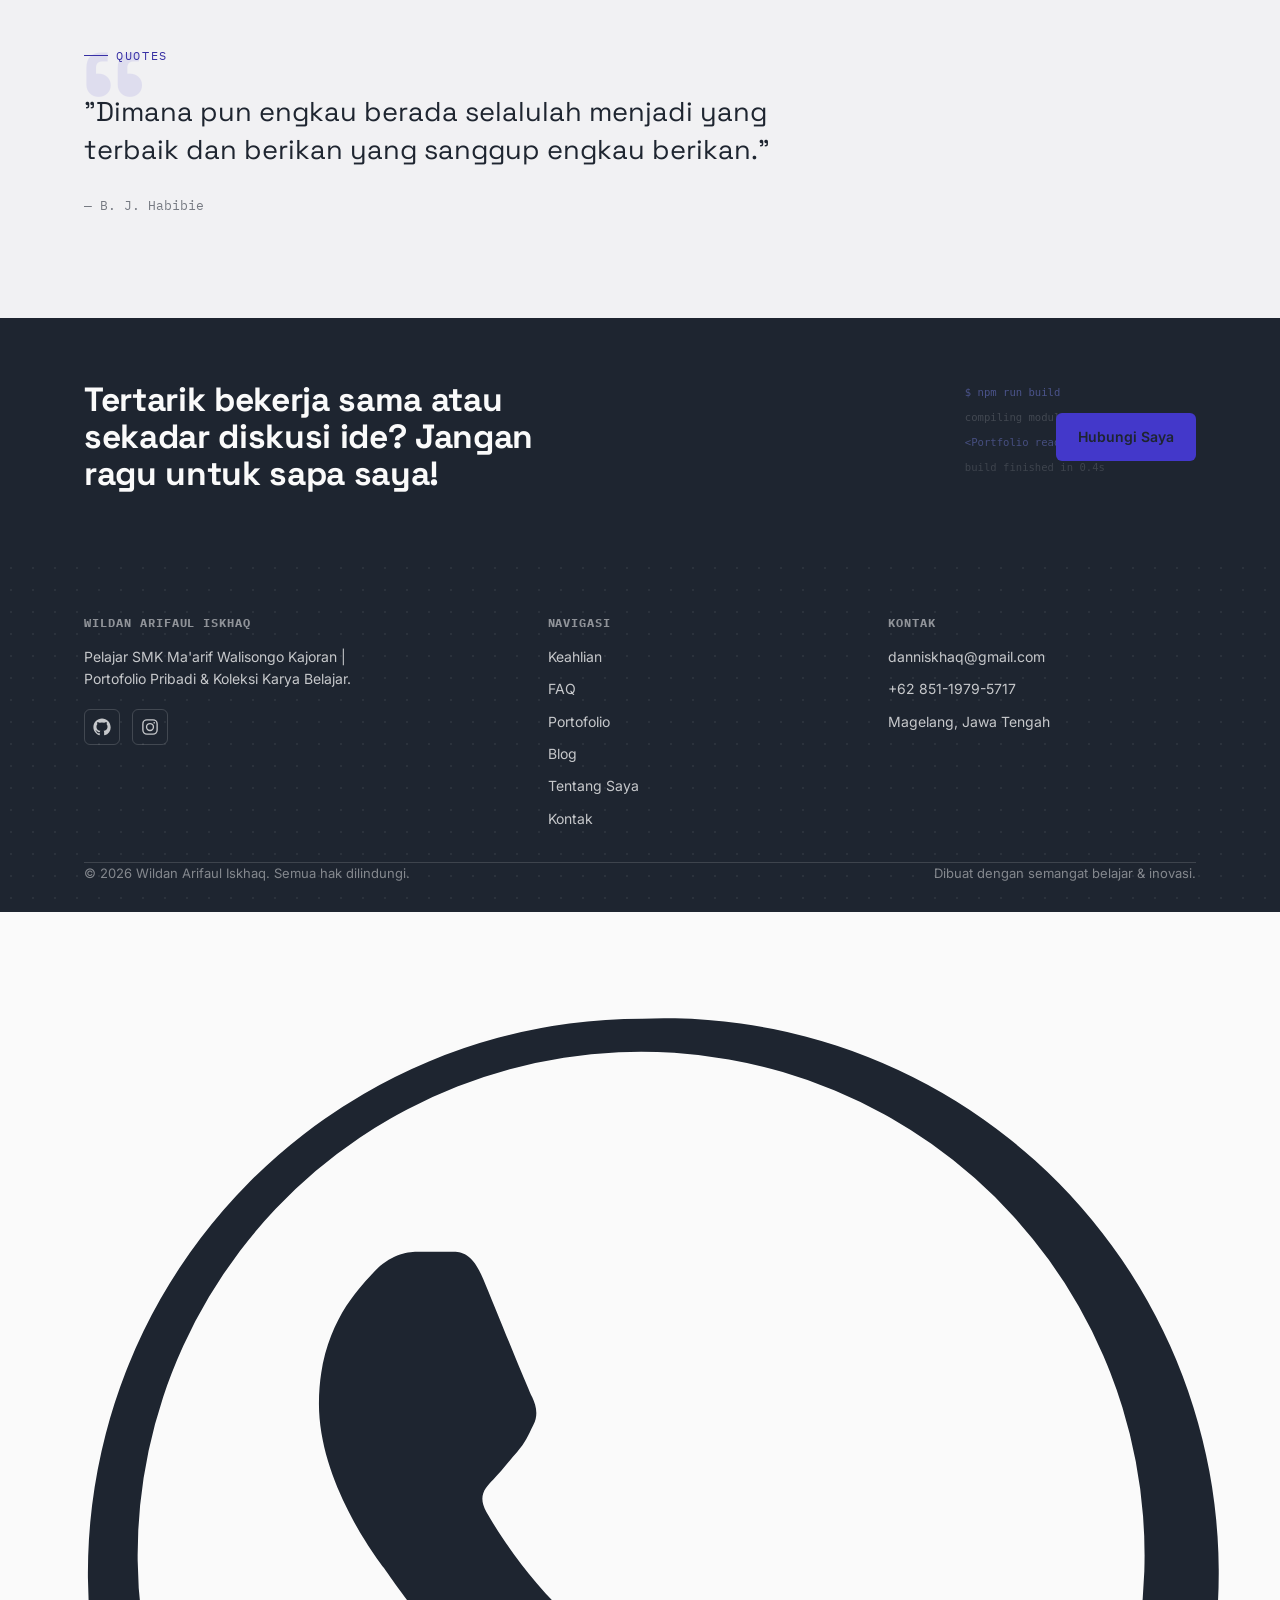
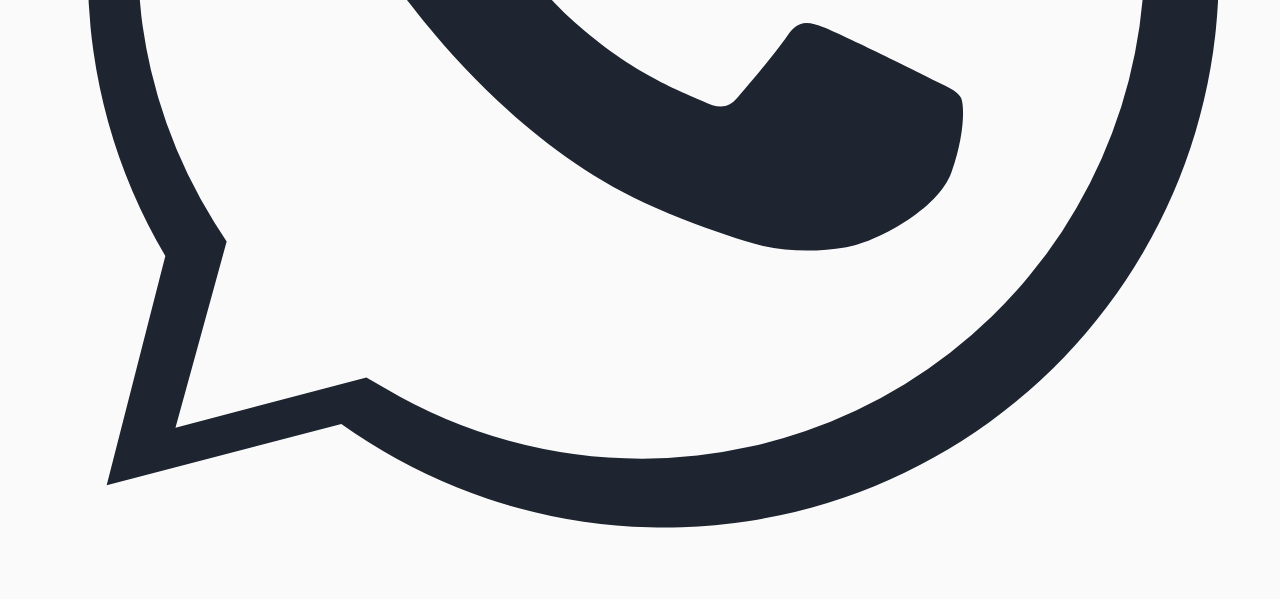
==== commit 16aa4ff0: "Update index.html" ====
--- a/index.html
+++ b/index.html
@@ -25,7 +25,13 @@
         <a href="blog.html">Blog</a>
         <a href="contact.html">Kontak</a>
       </nav>
-      <a href="contact.html" class="bkm-nav-cta">Mari Diskusi</a>
+      <a href="https://wa.me/6285119795717?text=Halo%20Wildan%2C%20saya%20melihat%20website%20portofolio%20Anda%20dan%20ingin%20berdiskusi."
+         class="bkm-nav-cta bkm-wa-cta" target="_blank" rel="noopener noreferrer">
+        <svg viewBox="0 0 24 24" fill="currentColor" aria-hidden="true">
+          <path d="M17.47 14.38c-.3-.15-1.76-.87-2.03-.97-.27-.1-.47-.15-.67.15-.2.3-.77.97-.94 1.17-.17.2-.35.22-.65.07-.3-.15-1.26-.46-2.4-1.48-.89-.79-1.49-1.77-1.66-2.07-.17-.3-.02-.46.13-.61.13-.13.3-.35.45-.52.15-.17.2-.3.3-.5.1-.2.05-.37-.02-.52-.08-.15-.67-1.62-.92-2.22-.24-.58-.49-.5-.67-.51h-.57c-.2 0-.52.07-.8.37-.27.3-1.04 1.02-1.04 2.48s1.07 2.88 1.22 3.08c.15.2 2.1 3.2 5.08 4.49.71.31 1.26.49 1.69.63.71.23 1.36.2 1.87.12.57-.08 1.76-.72 2-1.41.25-.7.25-1.29.17-1.41-.07-.13-.27-.2-.57-.35zM12.04 21.5a9.45 9.45 0 0 1-4.82-1.32l-.35-.2-3.58.94.96-3.49-.23-.36a9.44 9.44 0 1 1 8.02 4.43zM12.04 2A10.4 10.4 0 0 0 3.1 17.7L2 22l4.4-1.15A10.4 10.4 0 1 0 12.04 2z"/>
+        </svg>
+        Konsultasi
+      </a>
       <button class="bkm-nav-toggle" id="bkm-nav-toggle" aria-label="Buka menu" aria-expanded="false">
         <span></span><span></span><span></span>
       </button>
@@ -253,6 +259,14 @@
     </div>
   </footer>
 
+  <!-- Tombol WhatsApp mengambang -->
+  <a href="https://wa.me/6285119795717?text=Halo%20Wildan%2C%20saya%20tertarik%20untuk%20berkolaborasi%20dengan%20Anda."
+     class="bkm-wa-float" target="_blank" rel="noopener noreferrer" aria-label="Chat WhatsApp">
+    <svg viewBox="0 0 24 24" fill="currentColor" aria-hidden="true">
+      <path d="M17.47 14.38c-.3-.15-1.76-.87-2.03-.97-.27-.1-.47-.15-.67.15-.2.3-.77.97-.94 1.17-.17.2-.35.22-.65.07-.3-.15-1.26-.46-2.4-1.48-.89-.79-1.49-1.77-1.66-2.07-.17-.3-.02-.46.13-.61.13-.13.3-.35.45-.52.15-.17.2-.3.3-.5.1-.2.05-.37-.02-.52-.08-.15-.67-1.62-.92-2.22-.24-.58-.49-.5-.67-.51h-.57c-.2 0-.52.07-.8.37-.27.3-1.04 1.02-1.04 2.48s1.07 2.88 1.22 3.08c.15.2 2.1 3.2 5.08 4.49.71.31 1.26.49 1.69.63.71.23 1.36.2 1.87.12.57-.08 1.76-.72 2-1.41.25-.7.25-1.29.17-1.41-.07-.13-.27-.2-.57-.35zM12.04 21.5a9.45 9.45 0 0 1-4.82-1.32l-.35-.2-3.58.94.96-3.49-.23-.36a9.44 9.44 0 1 1 8.02 4.43zM12.04 2A10.4 10.4 0 0 0 3.1 17.7L2 22l4.4-1.15A10.4 10.4 0 1 0 12.04 2z"/>
+    </svg>
+  </a>
+
   <script src="js/cursor.js"></script>
   <script src="js/script.js"></script>
 </body>
--- a/css/style.css
+++ b/css/style.css
@@ -1241,3 +1241,44 @@
 @keyframes bkmCaretBlink {
   50% { opacity: 0; }
 }
+.pagination {
+  display: flex;
+  gap: 8px;
+  align-items: center;
+  justify-content: center;
+  margin-top: 30px;    
+  margin-bottom: 60px; 
+}
+
+.pagination button {
+  padding: 8px 14px;
+  border: 1px solid #4b0082; /* Border indigo */
+  background-color: #fff;
+  color: #4b0082; /* Teks indigo */
+  font-weight: 500;
+  cursor: pointer;
+  border-radius: 6px;
+  transition: all 0.2s ease-in-out;
+}
+
+/* Efek saat kursor diarahkan ke tombol */
+.pagination button:hover:not(:disabled) {
+  background-color: #4b0082; /* Background jadi indigo */
+  color: #fff; /* Teks jadi putih */
+}
+
+/* Tampilan tombol halaman yang sedang aktif */
+.pagination button.active {
+  background-color: #4b0082; /* Indigo dominan */
+  color: white;
+  border-color: #4b0082;
+  box-shadow: 0 2px 6px rgba(75, 0, 130, 0.3); /* Soft shadow indigo */
+}
+
+/* Tampilan tombol saat disabled (tidak bisa diklik) */
+.pagination button:disabled {
+  border-color: #ccc;
+  color: #ccc;
+  opacity: 0.6;
+  cursor: not-allowed;
+}
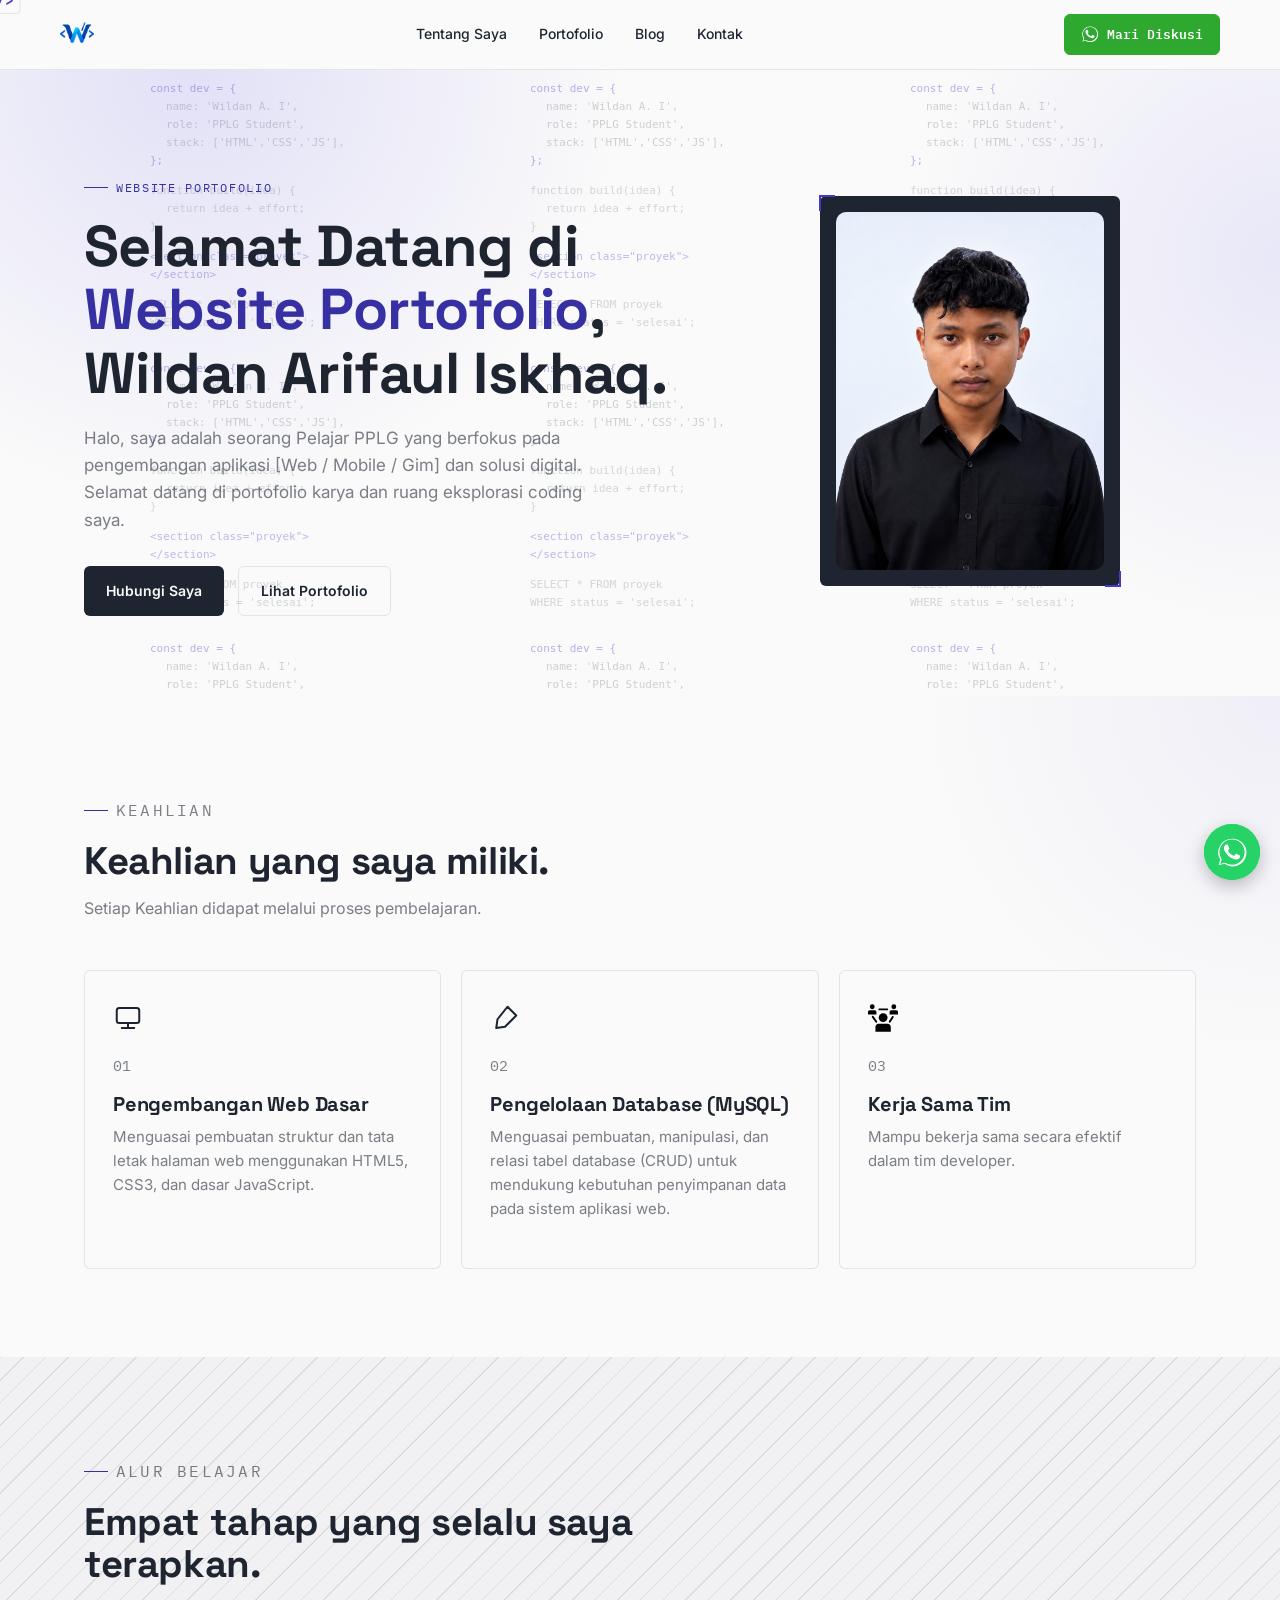
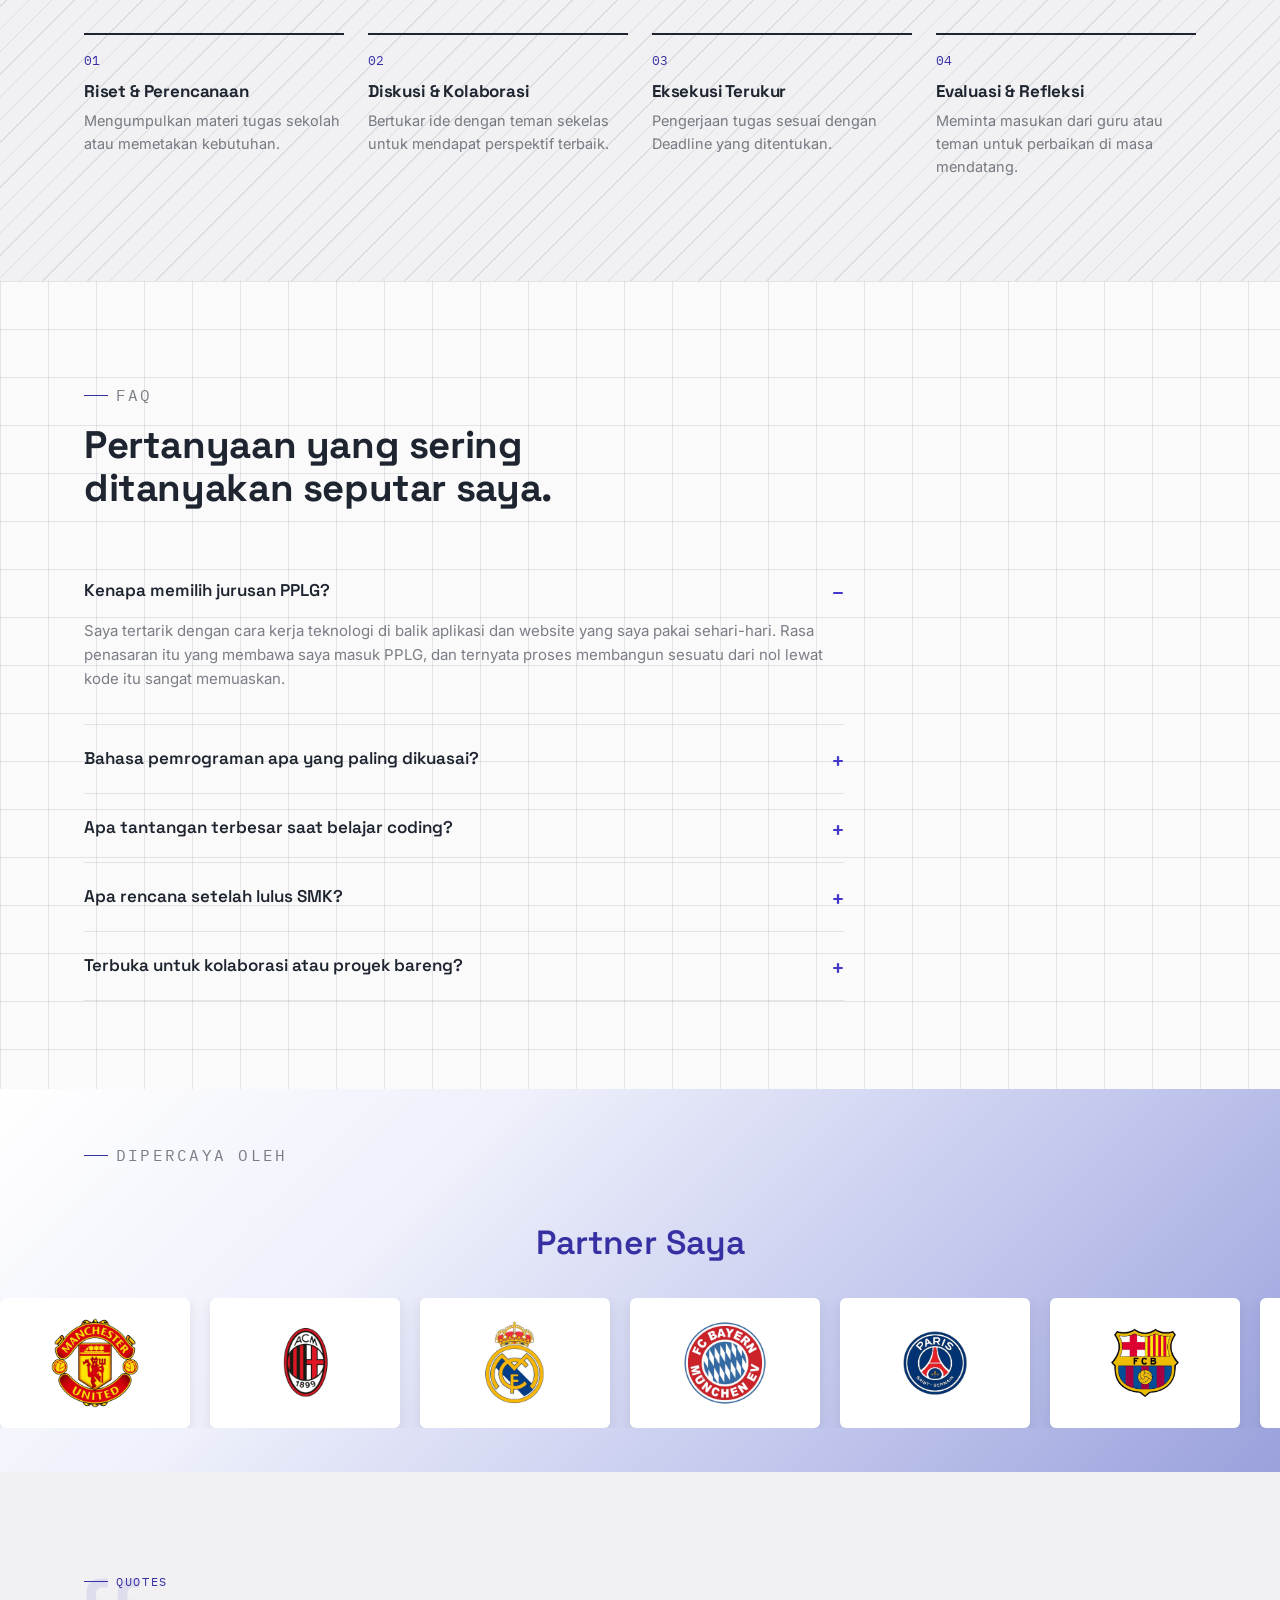
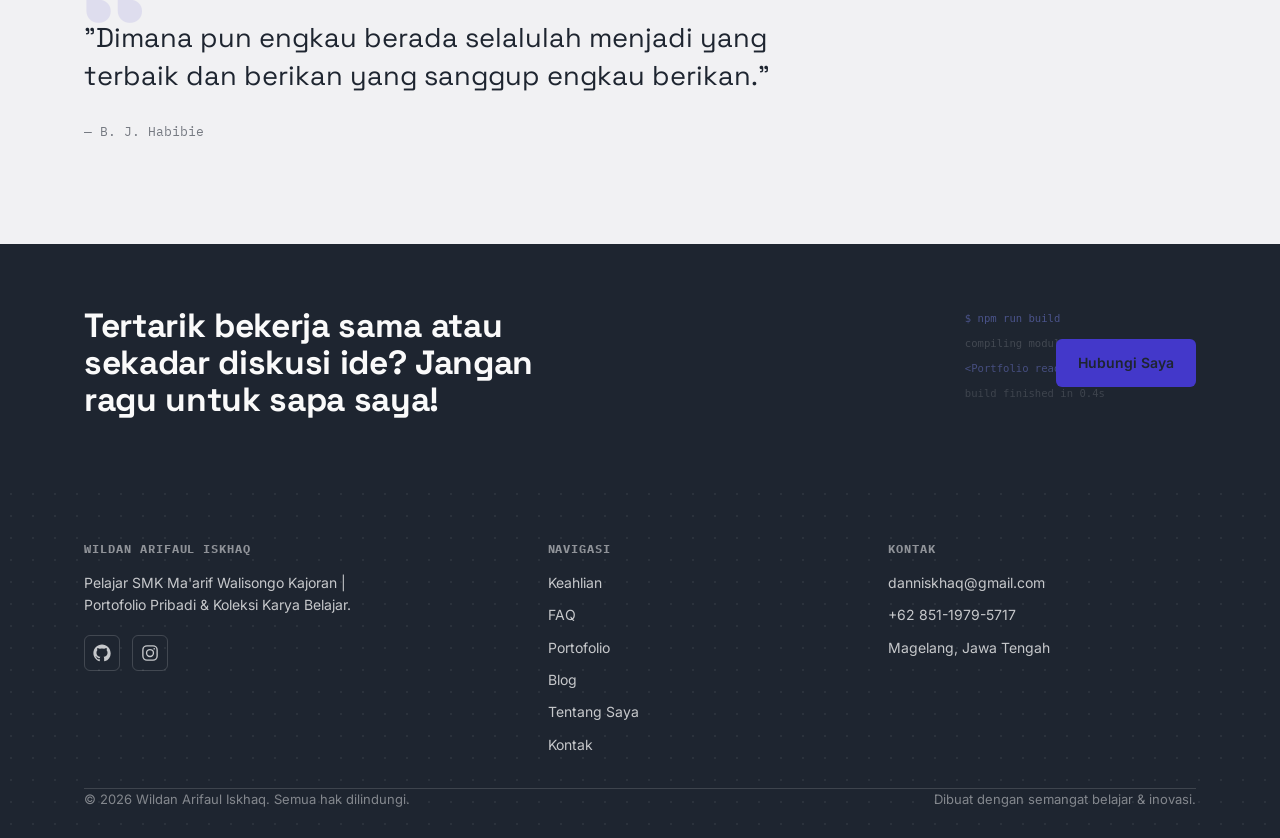
==== commit 8f208362: "Update index.html" ====
--- a/index.html
+++ b/index.html
@@ -30,7 +30,7 @@
         <svg viewBox="0 0 24 24" fill="currentColor" aria-hidden="true">
           <path d="M17.47 14.38c-.3-.15-1.76-.87-2.03-.97-.27-.1-.47-.15-.67.15-.2.3-.77.97-.94 1.17-.17.2-.35.22-.65.07-.3-.15-1.26-.46-2.4-1.48-.89-.79-1.49-1.77-1.66-2.07-.17-.3-.02-.46.13-.61.13-.13.3-.35.45-.52.15-.17.2-.3.3-.5.1-.2.05-.37-.02-.52-.08-.15-.67-1.62-.92-2.22-.24-.58-.49-.5-.67-.51h-.57c-.2 0-.52.07-.8.37-.27.3-1.04 1.02-1.04 2.48s1.07 2.88 1.22 3.08c.15.2 2.1 3.2 5.08 4.49.71.31 1.26.49 1.69.63.71.23 1.36.2 1.87.12.57-.08 1.76-.72 2-1.41.25-.7.25-1.29.17-1.41-.07-.13-.27-.2-.57-.35zM12.04 21.5a9.45 9.45 0 0 1-4.82-1.32l-.35-.2-3.58.94.96-3.49-.23-.36a9.44 9.44 0 1 1 8.02 4.43zM12.04 2A10.4 10.4 0 0 0 3.1 17.7L2 22l4.4-1.15A10.4 10.4 0 1 0 12.04 2z"/>
         </svg>
-        Konsultasi
+        Mari Diskusi
       </a>
       <button class="bkm-nav-toggle" id="bkm-nav-toggle" aria-label="Buka menu" aria-expanded="false">
         <span></span><span></span><span></span>
--- a/css/style.css
+++ b/css/style.css
@@ -1282,3 +1282,52 @@
   opacity: 0.6;
   cursor: not-allowed;
 }
+
+
+/* ===== WhatsApp CTA ===== */
+.bkm-wa-cta {
+  display: inline-flex;
+  align-items: center;
+  gap: 8px;
+  background: #2fa82f;
+  border-color: #2fa82f;
+  color: #fff;
+  font-weight: 600;
+}
+.bkm-wa-cta svg { width: 18px; height: 18px; flex-shrink: 0; }
+.bkm-wa-cta:hover { background: #24862a; border-color: #24862a; color: #fff; }
+
+.bkm-wa-float {
+  position: fixed;
+  right: 20px;
+  bottom: 20px;
+  z-index: 999;
+  width: 56px;
+  height: 56px;
+  display: flex;
+  align-items: center;
+  justify-content: center;
+  border-radius: 50%;
+  background: #25d366;
+  color: #fff;
+  box-shadow: 0 6px 18px rgba(0, 0, 0, 0.25);
+  transition: transform 0.2s ease, box-shadow 0.2s ease;
+}
+.bkm-wa-float svg { width: 32px; height: 32px; }
+.bkm-wa-float:hover { transform: scale(1.08); box-shadow: 0 8px 22px rgba(0, 0, 0, 0.3); }
+.bkm-wa-float::before {
+  content: "";
+  position: absolute;
+  inset: 0;
+  border-radius: 50%;
+  background: #25d366;
+  z-index: -1;
+  animation: bkm-wa-pulse 2s ease-out infinite;
+}
+@keyframes bkm-wa-pulse {
+  0%   { transform: scale(1);   opacity: 0.5; }
+  100% { transform: scale(1.6); opacity: 0; }
+}
+@media (prefers-reduced-motion: reduce) {
+  .bkm-wa-float::before { animation: none; }
+}
